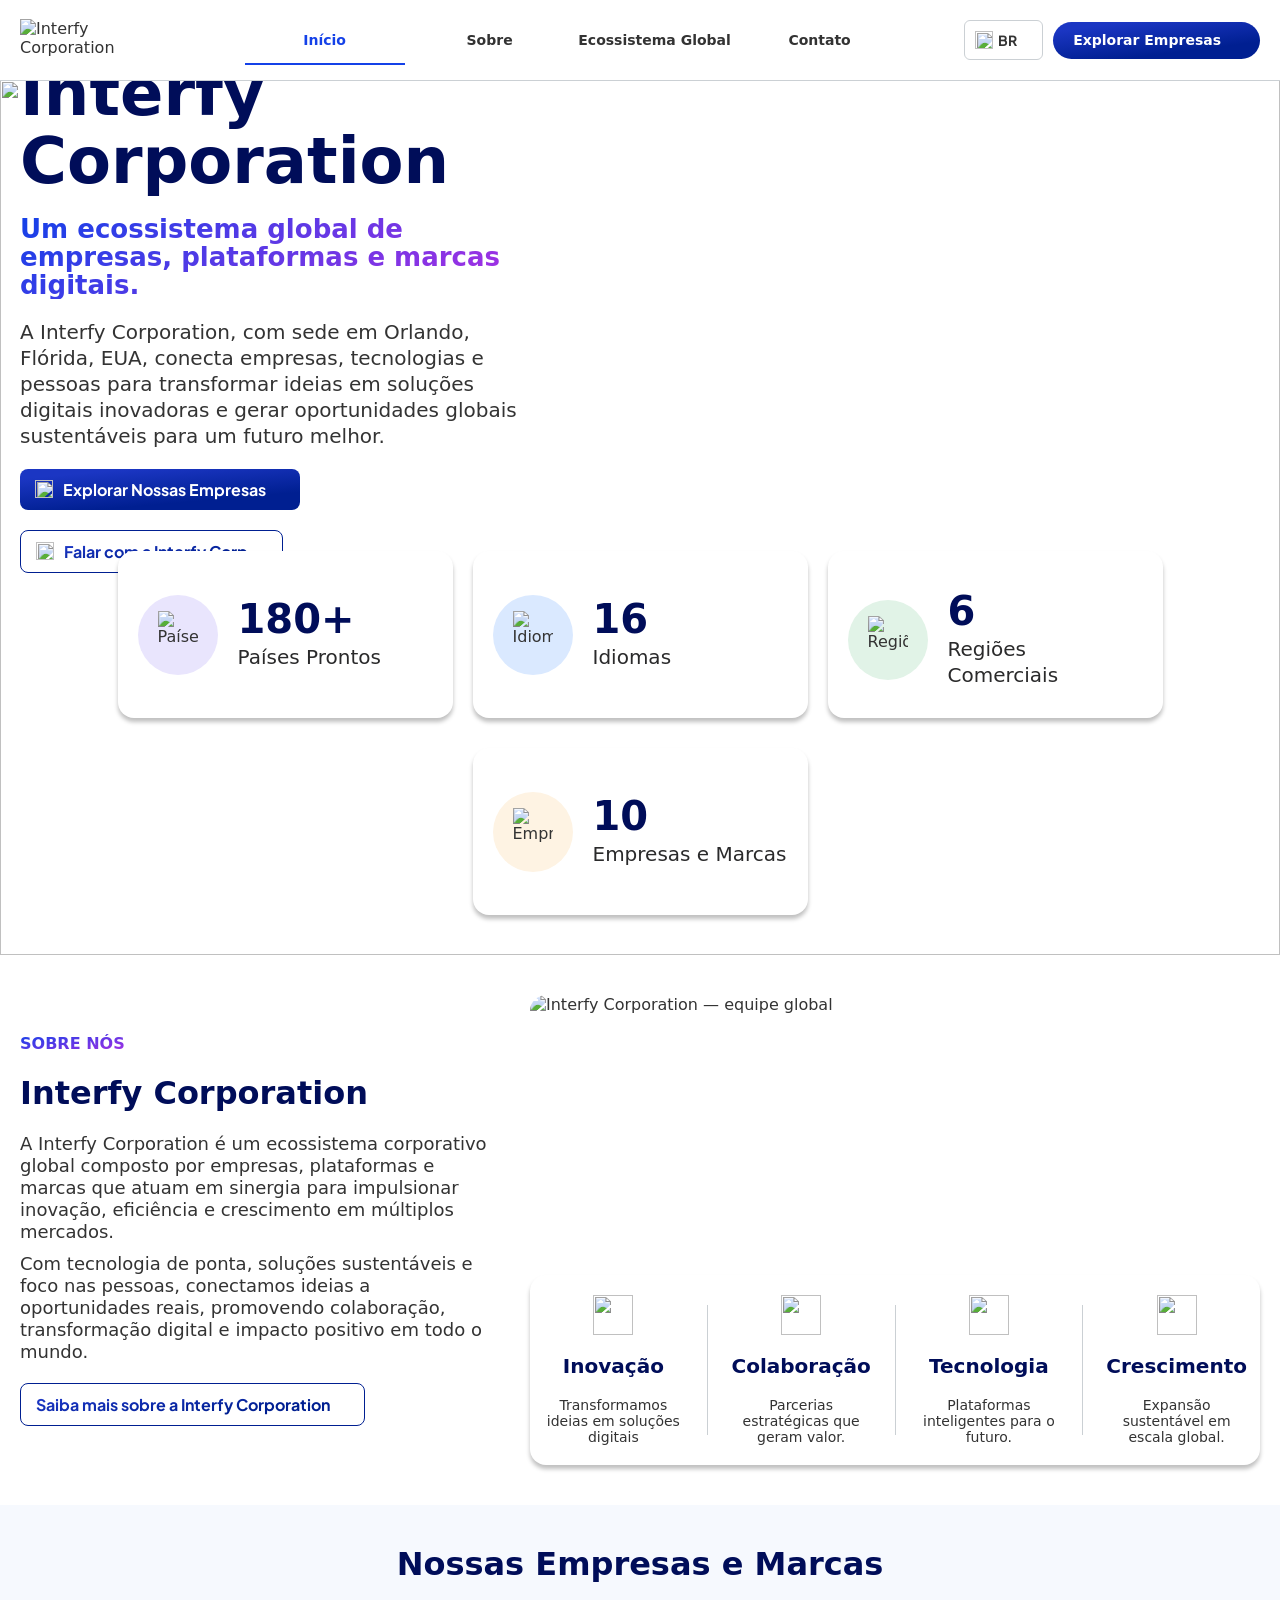
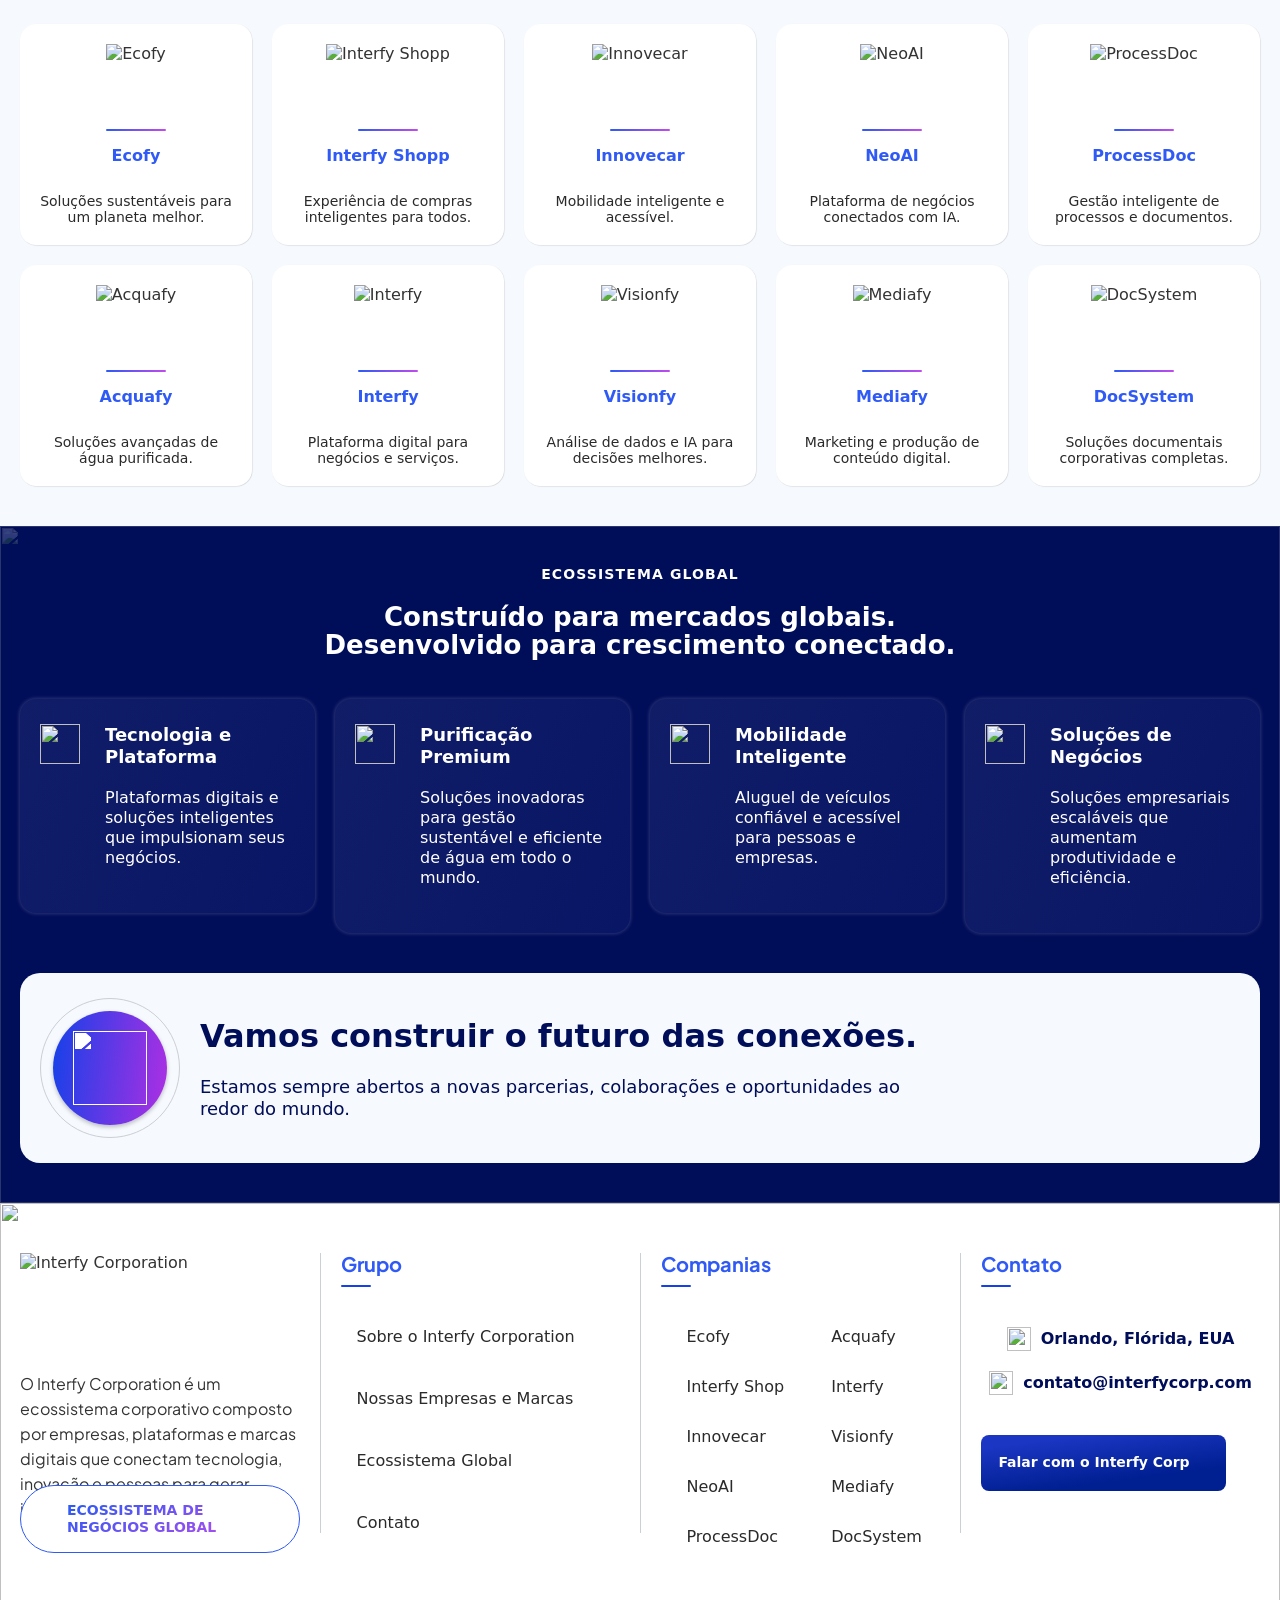
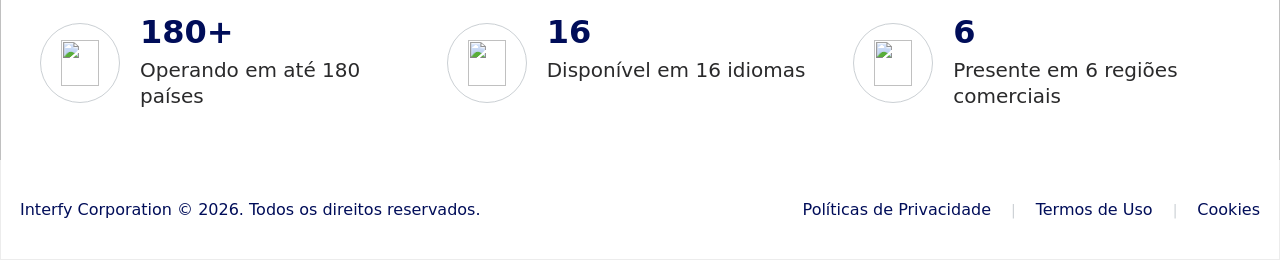
==== index.html @ 7408c466 "feat: add Interfy Corporation website Home page Complete pixel-perfect implementation of the Home pa" ====
<!DOCTYPE html>
<html lang="pt-BR">
<head>
  <meta charset="UTF-8">
  <meta name="viewport" content="width=device-width, initial-scale=1.0">
  <title>Interfy Corporation — Ecossistema Global de Empresas e Marcas Digitais</title>
  <meta name="description" content="A Interfy Corporation é um ecossistema corporativo global composto por empresas, plataformas e marcas digitais que conectam tecnologia, inovação e pessoas.">
  <link rel="preconnect" href="https://fonts.googleapis.com">
  <link rel="preconnect" href="https://fonts.gstatic.com" crossorigin>
  <link href="https://fonts.googleapis.com/css2?family=Plus+Jakarta+Sans:wght@400;700&display=swap" rel="stylesheet">
  <link rel="stylesheet" href="css/styles.css">
</head>
<body>

  <!-- ===== HEADER ===== -->
  <header class="header" id="header">
    <div class="header__inner container">
      <a href="#" class="header__logo">
        <img src="https://www.figma.com/api/mcp/asset/3dda946e-75ab-407f-85c6-aa4d0248e337" alt="Interfy Corporation" class="header__logo-img" width="160" height="42">
      </a>
      <nav class="header__nav" id="headerNav">
        <a href="#inicio" class="header__nav-item header__nav-item--active">Início</a>
        <a href="#sobre" class="header__nav-item">Sobre</a>
        <a href="#ecossistema" class="header__nav-item">Ecossistema Global</a>
        <a href="#contato" class="header__nav-item">Contato</a>
      </nav>
      <div class="header__actions">
        <button class="header__lang" aria-label="Selecionar idioma">
          <img src="https://www.figma.com/api/mcp/asset/43b85bb8-1c7e-442c-8a9e-952ff73e99da" alt="" class="header__lang-icon">
          <span class="header__lang-text">BR</span>
          <img src="https://www.figma.com/api/mcp/asset/27edcc40-68c6-4d35-8749-127b95070b3c" alt="" class="header__lang-arrow">
        </button>
        <a href="#empresas" class="btn btn--primary-hd btn--pill">
          <span>Explorar Empresas</span>
          <span class="btn__arrow-wrap"><img src="https://www.figma.com/api/mcp/asset/e36461f2-19c8-49d3-94f4-80e856ddd7f0" alt="" class="btn__arrow"></span>
        </a>
        <button class="header__mobile-toggle" id="mobileMenuToggle" aria-label="Menu">
          <span></span><span></span><span></span>
        </button>
      </div>
    </div>
  </header>

  <main>

    <!-- ===== BANNER HOME ===== -->
    <section class="banner" id="inicio">
      <img src="https://www.figma.com/api/mcp/asset/ee708257-70ad-4eca-b549-f16ff53917ec" alt="" class="banner__bg" aria-hidden="true">
      <div class="banner__inner container">
        <div class="banner__content">
          <div class="banner__text-block">
            <h1 class="banner__title">Interfy Corporation</h1>
            <p class="banner__subtitle text-gradient-plus">Um ecossistema global de empresas, plataformas e marcas digitais.</p>
            <p class="banner__desc">A Interfy Corporation, com sede em Orlando, Flórida, EUA, conecta empresas, tecnologias e pessoas para transformar ideias em soluções digitais inovadoras e gerar oportunidades globais sustentáveis para um futuro melhor.</p>
            <div class="banner__ctas">
              <a href="#empresas" class="btn btn--primary btn--rounded">
                <img src="https://www.figma.com/api/mcp/asset/1de72958-4964-4b26-bd95-f0b159c9dec6" alt="" class="btn__icon">
                <span>Explorar Nossas Empresas</span>
                <span class="btn__arrow-wrap"><img src="https://www.figma.com/api/mcp/asset/e2602f97-ba6b-41a6-bb03-4ff0eac5d452" alt="" class="btn__arrow"></span>
              </a>
              <a href="#contato" class="btn btn--outline btn--rounded">
                <img src="https://www.figma.com/api/mcp/asset/efdfb0bc-cff6-4c28-947c-0f5f1004ae61" alt="" class="btn__icon">
                <span class="btn__text-gradient">Falar com a Interfy Corp</span>
                <span class="btn__arrow-wrap"><img src="https://www.figma.com/api/mcp/asset/4ce405f4-a99c-4a42-aee1-b0fdc37eb194" alt="" class="btn__arrow-outline"></span>
              </a>
            </div>
          </div>
          <div class="banner__visual" aria-hidden="true"></div>
        </div>
        <div class="banner__stats">
          <div class="banner__stat-card">
            <div class="banner__stat-icon banner__stat-icon--roxo">
              <img src="https://www.figma.com/api/mcp/asset/012d4f12-c04d-4f01-9408-2cb52ff06357" alt="Países" class="banner__stat-icon-img">
            </div>
            <div class="banner__stat-info">
              <span class="banner__stat-number">180+</span>
              <span class="banner__stat-label">Países Prontos</span>
            </div>
          </div>
          <div class="banner__stat-card">
            <div class="banner__stat-icon banner__stat-icon--blue">
              <img src="https://www.figma.com/api/mcp/asset/13ef8c0f-5c90-43ce-a677-5918ce90515d" alt="Idiomas" class="banner__stat-icon-img">
            </div>
            <div class="banner__stat-info">
              <span class="banner__stat-number">16</span>
              <span class="banner__stat-label">Idiomas</span>
            </div>
          </div>
          <div class="banner__stat-card">
            <div class="banner__stat-icon banner__stat-icon--verde">
              <img src="https://www.figma.com/api/mcp/asset/e51856dc-4337-4020-90d2-0f712420064b" alt="Regiões" class="banner__stat-icon-img">
            </div>
            <div class="banner__stat-info">
              <span class="banner__stat-number">6</span>
              <span class="banner__stat-label">Regiões Comerciais</span>
            </div>
          </div>
          <div class="banner__stat-card">
            <div class="banner__stat-icon banner__stat-icon--amarelo">
              <img src="https://www.figma.com/api/mcp/asset/d730fbd0-1246-4976-93e2-86f6a85046cc" alt="Empresas" class="banner__stat-icon-img">
            </div>
            <div class="banner__stat-info">
              <span class="banner__stat-number">10</span>
              <span class="banner__stat-label">Empresas e Marcas</span>
            </div>
          </div>
        </div>
      </div>
    </section>

    <!-- ===== SOBRE INTERFY GROUP ===== -->
    <section class="sobre" id="sobre">
      <div class="sobre__inner container">
        <div class="sobre__text">
          <span class="sobre__label text-gradient-sobre">SOBRE NÓS</span>
          <h2 class="sobre__title">Interfy Corporation</h2>
          <div class="sobre__desc-block">
            <p>A Interfy Corporation é um ecossistema corporativo global composto por empresas, plataformas e marcas que atuam em sinergia para impulsionar inovação, eficiência e crescimento em múltiplos mercados.</p>
            <p>Com tecnologia de ponta, soluções sustentáveis e foco nas pessoas, conectamos ideias a oportunidades reais, promovendo colaboração, transformação digital e impacto positivo em todo o mundo.</p>
          </div>
          <a href="#" class="btn btn--outline btn--rounded">
            <span class="btn__text-gradient">Saiba mais sobre a Interfy Corporation</span>
            <span class="btn__arrow-wrap"><img src="https://www.figma.com/api/mcp/asset/174119b5-cb74-4867-832b-11317e3bcb45" alt="" class="btn__arrow-outline"></span>
          </a>
        </div>
        <div class="sobre__visual">
          <img src="https://www.figma.com/api/mcp/asset/3e5903f7-e1be-4aa6-a5c9-c67ced9a9d2b" alt="Interfy Corporation — equipe global" class="sobre__visual-bg">
          <div class="sobre__visual-spacer"></div>
          <div class="sobre__features">
            <div class="sobre__feature">
              <div class="sobre__feature-icon-wrap">
                <img src="https://www.figma.com/api/mcp/asset/fadc0a7c-471d-4dd2-8888-ffe8cc777d64" alt="" class="sobre__feature-icon">
              </div>
              <h3 class="sobre__feature-title">Inovação</h3>
              <p class="sobre__feature-desc">Transformamos ideias em soluções digitais</p>
            </div>
            <div class="sobre__feature-divider" aria-hidden="true"></div>
            <div class="sobre__feature">
              <div class="sobre__feature-icon-wrap">
                <img src="https://www.figma.com/api/mcp/asset/4475ec9e-12e7-485a-9cb7-63efaf12c840" alt="" class="sobre__feature-icon">
              </div>
              <h3 class="sobre__feature-title">Colaboração</h3>
              <p class="sobre__feature-desc">Parcerias estratégicas que geram valor.</p>
            </div>
            <div class="sobre__feature-divider" aria-hidden="true"></div>
            <div class="sobre__feature">
              <div class="sobre__feature-icon-wrap">
                <img src="https://www.figma.com/api/mcp/asset/08c50a5b-a1c7-4c5f-ace6-bce6ec9ef2db" alt="" class="sobre__feature-icon">
              </div>
              <h3 class="sobre__feature-title">Tecnologia</h3>
              <p class="sobre__feature-desc">Plataformas inteligentes para o futuro.</p>
            </div>
            <div class="sobre__feature-divider" aria-hidden="true"></div>
            <div class="sobre__feature">
              <div class="sobre__feature-icon-wrap">
                <img src="https://www.figma.com/api/mcp/asset/2a057297-15d2-4075-9c6c-6e66da3cf727" alt="" class="sobre__feature-icon">
              </div>
              <h3 class="sobre__feature-title">Crescimento</h3>
              <p class="sobre__feature-desc">Expansão sustentável em escala global.</p>
            </div>
          </div>
        </div>
      </div>
    </section>

    <!-- ===== NOSSAS EMPRESAS E MARCAS ===== -->
    <section class="empresas" id="empresas">
      <div class="empresas__inner container">
        <h2 class="empresas__title">Nossas Empresas e Marcas</h2>
        <div class="empresas__grid">

          <div class="empresa-card">
            <div class="empresa-card__logo-wrap">
              <img src="https://www.figma.com/api/mcp/asset/3dde0633-d56a-420d-969a-36de40c97e6f" alt="Ecofy" class="empresa-card__logo">
            </div>
            <div class="empresa-card__divider"></div>
            <h3 class="empresa-card__name">Ecofy</h3>
            <p class="empresa-card__desc">Soluções sustentáveis para um planeta melhor.</p>
          </div>

          <div class="empresa-card">
            <div class="empresa-card__logo-wrap">
              <img src="https://www.figma.com/api/mcp/asset/49b6f7f5-496f-4334-9877-ead437c93b8d" alt="Interfy Shopp" class="empresa-card__logo">
            </div>
            <div class="empresa-card__divider"></div>
            <h3 class="empresa-card__name">Interfy Shopp</h3>
            <p class="empresa-card__desc">Experiência de compras inteligentes para todos.</p>
          </div>

          <div class="empresa-card">
            <div class="empresa-card__logo-wrap">
              <img src="https://www.figma.com/api/mcp/asset/f3113493-a0ae-4058-9141-081c9998f3cf" alt="Innovecar" class="empresa-card__logo empresa-card__logo--wide">
            </div>
            <div class="empresa-card__divider"></div>
            <h3 class="empresa-card__name">Innovecar</h3>
            <p class="empresa-card__desc">Mobilidade inteligente e acessível.</p>
          </div>

          <div class="empresa-card">
            <div class="empresa-card__logo-wrap">
              <img src="https://www.figma.com/api/mcp/asset/0e99b0c9-4bae-4053-99c3-005f2be89edc" alt="NeoAI" class="empresa-card__logo empresa-card__logo--narrow">
            </div>
            <div class="empresa-card__divider"></div>
            <h3 class="empresa-card__name">NeoAI</h3>
            <p class="empresa-card__desc">Plataforma de negócios conectados com IA.</p>
          </div>

          <div class="empresa-card">
            <div class="empresa-card__logo-wrap">
              <img src="https://www.figma.com/api/mcp/asset/b98078c9-95e2-4868-8c4d-916e9add4b31" alt="ProcessDoc" class="empresa-card__logo">
            </div>
            <div class="empresa-card__divider"></div>
            <h3 class="empresa-card__name">ProcessDoc</h3>
            <p class="empresa-card__desc">Gestão inteligente de processos e documentos.</p>
          </div>

          <div class="empresa-card">
            <div class="empresa-card__logo-wrap">
              <img src="https://www.figma.com/api/mcp/asset/f690f231-3ccf-45cc-9bf1-3af3c50449f8" alt="Acquafy" class="empresa-card__logo">
            </div>
            <div class="empresa-card__divider"></div>
            <h3 class="empresa-card__name">Acquafy</h3>
            <p class="empresa-card__desc">Soluções avançadas de água purificada.</p>
          </div>

          <div class="empresa-card">
            <div class="empresa-card__logo-wrap">
              <img src="https://www.figma.com/api/mcp/asset/d364c8f6-1c44-42f9-8537-0e5db141594f" alt="Interfy" class="empresa-card__logo">
            </div>
            <div class="empresa-card__divider"></div>
            <h3 class="empresa-card__name">Interfy</h3>
            <p class="empresa-card__desc">Plataforma digital para negócios e serviços.</p>
          </div>

          <div class="empresa-card">
            <div class="empresa-card__logo-wrap">
              <img src="https://www.figma.com/api/mcp/asset/5b8bd0f6-624a-4bdd-937d-11079b2371de" alt="Visionfy" class="empresa-card__logo">
            </div>
            <div class="empresa-card__divider"></div>
            <h3 class="empresa-card__name">Visionfy</h3>
            <p class="empresa-card__desc">Análise de dados e IA para decisões melhores.</p>
          </div>

          <div class="empresa-card">
            <div class="empresa-card__logo-wrap">
              <img src="https://www.figma.com/api/mcp/asset/67806e7e-d2fc-4738-9547-6f9ae637ca12" alt="Mediafy" class="empresa-card__logo">
            </div>
            <div class="empresa-card__divider"></div>
            <h3 class="empresa-card__name">Mediafy</h3>
            <p class="empresa-card__desc">Marketing e produção de conteúdo digital.</p>
          </div>

          <div class="empresa-card">
            <div class="empresa-card__logo-wrap">
              <img src="https://www.figma.com/api/mcp/asset/139205f7-ce72-42d7-8484-5aa6e84910c6" alt="DocSystem" class="empresa-card__logo">
            </div>
            <div class="empresa-card__divider"></div>
            <h3 class="empresa-card__name">DocSystem</h3>
            <p class="empresa-card__desc">Soluções documentais corporativas completas.</p>
          </div>

        </div>
      </div>
    </section>

    <!-- ===== ECOSSISTEMA GLOBAL ===== -->
    <section class="ecossistema" id="ecossistema">
      <img src="https://www.figma.com/api/mcp/asset/3430e64c-3ac3-4912-819e-b9fde083a934" alt="" class="ecossistema__bg" aria-hidden="true">
      <div class="ecossistema__inner container">
        <div class="ecossistema__header">
          <span class="ecossistema__label">ECOSSISTEMA GLOBAL</span>
          <h2 class="ecossistema__title">
            Construído para mercados globais.<br>
            Desenvolvido para crescimento conectado.
          </h2>
        </div>
        <div class="ecossistema__cards">
          <div class="eco-card">
            <div class="eco-card__icon-wrap">
              <img src="https://www.figma.com/api/mcp/asset/3a674d69-f257-4252-9b43-4db476196fd6" alt="" class="eco-card__icon">
            </div>
            <div class="eco-card__content">
              <h3 class="eco-card__title">Tecnologia e Plataforma</h3>
              <p class="eco-card__desc">Plataformas digitais e soluções inteligentes que impulsionam seus negócios.</p>
              <div class="eco-card__line-wrap">
                <img src="https://www.figma.com/api/mcp/asset/a9b94434-6b00-4ac9-a3d9-cad1c87321c0" alt="" class="eco-card__line">
              </div>
            </div>
          </div>
          <div class="eco-card">
            <div class="eco-card__icon-wrap">
              <img src="https://www.figma.com/api/mcp/asset/5c69b7c0-bf50-4e03-8c0c-5c40fec64c3b" alt="" class="eco-card__icon">
            </div>
            <div class="eco-card__content">
              <h3 class="eco-card__title">Purificação Premium</h3>
              <p class="eco-card__desc">Soluções inovadoras para gestão sustentável e eficiente de água em todo o mundo.</p>
              <div class="eco-card__line-wrap">
                <img src="https://www.figma.com/api/mcp/asset/13b0535f-b418-40b8-a75a-a9061c14de9a" alt="" class="eco-card__line">
              </div>
            </div>
          </div>
          <div class="eco-card">
            <div class="eco-card__icon-wrap">
              <img src="https://www.figma.com/api/mcp/asset/d8b3f2b9-fbd7-4c0a-9201-42b11a9eefc5" alt="" class="eco-card__icon">
            </div>
            <div class="eco-card__content">
              <h3 class="eco-card__title">Mobilidade Inteligente</h3>
              <p class="eco-card__desc">Aluguel de veículos confiável e acessível para pessoas e empresas.</p>
              <div class="eco-card__line-wrap">
                <img src="https://www.figma.com/api/mcp/asset/c5080119-6965-4aa6-9e92-bfe662f13613" alt="" class="eco-card__line">
              </div>
            </div>
          </div>
          <div class="eco-card">
            <div class="eco-card__icon-wrap">
              <img src="https://www.figma.com/api/mcp/asset/1a5153ce-2fdf-4216-8151-17c8b0f67136" alt="" class="eco-card__icon">
            </div>
            <div class="eco-card__content">
              <h3 class="eco-card__title">Soluções de Negócios</h3>
              <p class="eco-card__desc">Soluções empresariais escaláveis que aumentam produtividade e eficiência.</p>
              <div class="eco-card__line-wrap">
                <img src="https://www.figma.com/api/mcp/asset/6b3bbef3-007b-4f75-8fbc-da46576afa2b" alt="" class="eco-card__line">
              </div>
            </div>
          </div>
        </div>
        <div class="ecossistema__cta-block">
          <div class="ecossistema__cta-icon-wrap">
            <div class="ecossistema__cta-icon-inner">
              <img src="https://www.figma.com/api/mcp/asset/c9437b2a-1c10-40dd-911e-19ffe1d9e128" alt="" class="ecossistema__cta-icon">
            </div>
          </div>
          <div class="ecossistema__cta-text">
            <h3 class="ecossistema__cta-title">Vamos construir o futuro das conexões.</h3>
            <p class="ecossistema__cta-desc">Estamos sempre abertos a novas parcerias, colaborações e oportunidades ao redor do mundo.</p>
          </div>
          <div class="ecossistema__cta-map">
            <img src="https://www.figma.com/api/mcp/asset/6841c957-7c5d-4894-ba30-11b4701e441c" alt="" class="ecossistema__cta-img">
          </div>
        </div>
      </div>
    </section>

  </main>

  <!-- ===== FOOTER ===== -->
  <footer class="footer" id="contato">
    <img src="https://www.figma.com/api/mcp/asset/6fd2f1d9-16e1-4d61-8507-f970b7127c92" alt="" class="footer__bg" aria-hidden="true">
    <div class="footer__main container">
      <div class="footer__brand">
        <img src="https://www.figma.com/api/mcp/asset/37e67fa8-d3ce-4b1c-a4c1-90989f398dea" alt="Interfy Corporation" class="footer__logo">
        <p class="footer__brand-desc">O Interfy Corporation é um ecossistema corporativo composto por empresas, plataformas e marcas digitais que conectam tecnologia, inovação e pessoas para gerar impacto global sustentável.</p>
        <div class="footer__badge">
          <img src="https://www.figma.com/api/mcp/asset/172d8ed9-d644-40e0-9d36-596dd0b4c291" alt="" class="footer__badge-icon">
          <span class="footer__badge-text text-gradient-claro">ECOSSISTEMA DE NEGÓCIOS GLOBAL</span>
        </div>
      </div>

      <div class="footer__col">
        <div class="footer__col-header">
          <h4 class="footer__col-title">Grupo</h4>
          <div class="footer__col-line"></div>
        </div>
        <ul class="footer__links">
          <li>
            <a href="#sobre" class="footer__link">
              <img src="https://www.figma.com/api/mcp/asset/598abad4-1dfd-4f56-adae-9d31c8905514" alt="" class="footer__link-arrow-img">
              Sobre o Interfy Corporation
            </a>
          </li>
          <li>
            <a href="#empresas" class="footer__link">
              <img src="https://www.figma.com/api/mcp/asset/598abad4-1dfd-4f56-adae-9d31c8905514" alt="" class="footer__link-arrow-img">
              Nossas Empresas e Marcas
            </a>
          </li>
          <li>
            <a href="#ecossistema" class="footer__link">
              <img src="https://www.figma.com/api/mcp/asset/598abad4-1dfd-4f56-adae-9d31c8905514" alt="" class="footer__link-arrow-img">
              Ecossistema Global
            </a>
          </li>
          <li>
            <a href="#contato" class="footer__link">
              <img src="https://www.figma.com/api/mcp/asset/598abad4-1dfd-4f56-adae-9d31c8905514" alt="" class="footer__link-arrow-img">
              Contato
            </a>
          </li>
        </ul>
      </div>

      <div class="footer__col footer__col--companias">
        <div class="footer__col-header">
          <h4 class="footer__col-title">Companias</h4>
          <div class="footer__col-line"></div>
        </div>
        <div class="footer__companias-grid">
          <ul class="footer__links footer__links--companias">
            <li><a href="#" class="footer__link"><img src="https://www.figma.com/api/mcp/asset/cf2a4d1c-d89f-4a41-9387-98dde5ecbcdd" alt="" class="footer__check"> Ecofy</a></li>
            <li><a href="#" class="footer__link"><img src="https://www.figma.com/api/mcp/asset/cf2a4d1c-d89f-4a41-9387-98dde5ecbcdd" alt="" class="footer__check"> Interfy Shop</a></li>
            <li><a href="#" class="footer__link"><img src="https://www.figma.com/api/mcp/asset/cf2a4d1c-d89f-4a41-9387-98dde5ecbcdd" alt="" class="footer__check"> Innovecar</a></li>
            <li><a href="#" class="footer__link"><img src="https://www.figma.com/api/mcp/asset/cf2a4d1c-d89f-4a41-9387-98dde5ecbcdd" alt="" class="footer__check"> NeoAI</a></li>
            <li><a href="#" class="footer__link"><img src="https://www.figma.com/api/mcp/asset/cf2a4d1c-d89f-4a41-9387-98dde5ecbcdd" alt="" class="footer__check"> ProcessDoc</a></li>
          </ul>
          <ul class="footer__links footer__links--companias">
            <li><a href="#" class="footer__link"><img src="https://www.figma.com/api/mcp/asset/cf2a4d1c-d89f-4a41-9387-98dde5ecbcdd" alt="" class="footer__check"> Acquafy</a></li>
            <li><a href="#" class="footer__link"><img src="https://www.figma.com/api/mcp/asset/cf2a4d1c-d89f-4a41-9387-98dde5ecbcdd" alt="" class="footer__check"> Interfy</a></li>
            <li><a href="#" class="footer__link"><img src="https://www.figma.com/api/mcp/asset/cf2a4d1c-d89f-4a41-9387-98dde5ecbcdd" alt="" class="footer__check"> Visionfy</a></li>
            <li><a href="#" class="footer__link"><img src="https://www.figma.com/api/mcp/asset/cf2a4d1c-d89f-4a41-9387-98dde5ecbcdd" alt="" class="footer__check"> Mediafy</a></li>
            <li><a href="#" class="footer__link"><img src="https://www.figma.com/api/mcp/asset/cf2a4d1c-d89f-4a41-9387-98dde5ecbcdd" alt="" class="footer__check"> DocSystem</a></li>
          </ul>
        </div>
      </div>

      <div class="footer__col footer__col--contato">
        <div class="footer__col-header">
          <h4 class="footer__col-title">Contato</h4>
          <div class="footer__col-line"></div>
        </div>
        <div class="footer__contact-info">
          <div class="footer__contact-item">
            <img src="https://www.figma.com/api/mcp/asset/78711b33-82dd-4b50-beca-c6513ec6b74a" alt="" class="footer__contact-icon">
            <span>Orlando, Flórida, EUA</span>
          </div>
          <div class="footer__contact-item">
            <img src="https://www.figma.com/api/mcp/asset/29a6459d-20ca-4c1d-b448-33deb08ab4af" alt="" class="footer__contact-icon">
            <span>contato@interfycorp.com</span>
          </div>
        </div>
        <a href="mailto:contato@interfycorp.com" class="footer__cta-btn">
          Falar com o Interfy Corp
          <span class="btn__arrow-wrap"><img src="https://www.figma.com/api/mcp/asset/9abdb47e-9589-46a0-9391-b7005f758a0a" alt="" class="btn__arrow"></span>
        </a>
      </div>
    </div>

    <div class="footer__stats-wrap">
      <div class="footer__stats container">
        <div class="footer__stat">
          <div class="footer__stat-icon-wrap">
            <img src="https://www.figma.com/api/mcp/asset/ae883b01-2021-415e-a9ca-7492098ff0dc" alt="" class="footer__stat-icon-img">
          </div>
          <div class="footer__stat-text">
            <span class="footer__stat-number">180+</span>
            <span class="footer__stat-label">Operando em até 180 países</span>
          </div>
        </div>
        <div class="footer__stat">
          <div class="footer__stat-icon-wrap">
            <img src="https://www.figma.com/api/mcp/asset/a8b8890b-c9f6-49be-a1c0-6a2a413e1949" alt="" class="footer__stat-icon-img">
          </div>
          <div class="footer__stat-text">
            <span class="footer__stat-number">16</span>
            <span class="footer__stat-label">Disponível em 16 idiomas</span>
          </div>
        </div>
        <div class="footer__stat">
          <div class="footer__stat-icon-wrap">
            <img src="https://www.figma.com/api/mcp/asset/fef50784-0021-482a-8c76-2573a468b60e" alt="" class="footer__stat-icon-img">
          </div>
          <div class="footer__stat-text">
            <span class="footer__stat-number">6</span>
            <span class="footer__stat-label">Presente em 6 regiões comerciais</span>
          </div>
        </div>
      </div>
    </div>

    <div class="footer__bottom">
      <div class="footer__bottom-inner container">
        <p class="footer__copyright">Interfy Corporation © 2026. Todos os direitos reservados.</p>
        <div class="footer__legal">
          <a href="#" class="footer__legal-link">Políticas de Privacidade</a>
          <span class="footer__legal-sep" aria-hidden="true">|</span>
          <a href="#" class="footer__legal-link">Termos de Uso</a>
          <span class="footer__legal-sep" aria-hidden="true">|</span>
          <a href="#" class="footer__legal-link">Cookies</a>
        </div>
      </div>
    </div>
  </footer>

  <script src="js/main.js"></script>
</body>
</html>
---- css/styles.css ----
/* =============================================================
   INTERFY CORPORATION — SITE
   Fonts: Avenir LT Pro (85 Heavy, 95 Black, 55 Roman) + Articulat CF
   Add font files to /assets/fonts/ and uncomment @font-face blocks.
   Plus Jakarta Sans is loaded from Google Fonts (language selector).
   ============================================================= */

/* ---- @font-face (uncomment when font files are available) ----
@font-face {
  font-family: 'Avenir LT Pro';
  src: url('../assets/fonts/AvenirLTPro-Roman.woff2') format('woff2');
  font-weight: 400; font-style: normal; font-display: swap;
}
@font-face {
  font-family: 'Avenir LT Pro';
  src: url('../assets/fonts/AvenirLTPro-Heavy.woff2') format('woff2');
  font-weight: 700; font-style: normal; font-display: swap;
}
@font-face {
  font-family: 'Avenir LT Pro';
  src: url('../assets/fonts/AvenirLTPro-Black.woff2') format('woff2');
  font-weight: 900; font-style: normal; font-display: swap;
}
@font-face {
  font-family: 'Articulat CF';
  src: url('../assets/fonts/ArticulatCF-Regular.woff2') format('woff2');
  font-weight: 400; font-style: normal; font-display: swap;
}
@font-face {
  font-family: 'Articulat CF';
  src: url('../assets/fonts/ArticulatCF-Bold.woff2') format('woff2');
  font-weight: 700; font-style: normal; font-display: swap;
}
---------------------------------------------------------------- */

/* ============================================================
   DESIGN TOKENS
   ============================================================ */
:root {
  /* Colors */
  --dark-blue:        #000d59;
  --azul-claro:       #305af5;
  --azul-claro-plus:  #1441e8;
  --navy:             #001f91;
  --navy-2:           #1b36c3;
  --magenta-claro:    #be4bee;
  --magenta-claro-plus: #ae2fe3;
  --texto:            #333333;
  --texto-dark:       #2a2a2b;
  --wt:               #ffffff;
  --bg-cinza:         #f6f9fe;
  --border:           #cbd0d4;
  --verde-lt:         #e1f3e7;
  --blue-lt:          #dae9ff;
  --roxo-lt:          #e9e5fd;
  --amarelo-lt:       #fef3e3;

  /* Gradients — exact angles from Figma */
  --gd-primary:       linear-gradient(-7.107184218826177deg, #001f91 27.262%, #1b36c3 85.153%);
  --gd-banner-cta1:   linear-gradient(-4.951967853579674deg, #001f91 27.262%, #1b36c3 85.153%);
  --gd-outline-text:  linear-gradient(-6.604182596575839deg, #001f91 27.262%, #1b36c3 85.153%);
  --gd-claro-plus:    linear-gradient(145.9904212310273deg, #1441e8 0%, #ae2fe3 100%);
  --gd-sobre-label:   linear-gradient(168.36081023535718deg, #1441e8 0%, #ae2fe3 100%);
  --gd-claro:         linear-gradient(156.4324517034461deg, #305af5 6.191%, #be4bee 93.351%);
  --gd-eco-cta-icon:  linear-gradient(96.48226374251956deg, #1441e8 0%, #ae2fe3 100%);

  /* Typography */
  --font-avenir:      'Avenir LT Pro', 'Nunito', 'Segoe UI', system-ui, sans-serif;
  --font-articulat:   'Articulat CF', 'Plus Jakarta Sans', 'Inter', system-ui, sans-serif;
  --font-jakarta:     'Plus Jakarta Sans', system-ui, sans-serif;

  /* Layout */
  --container-max:    1400px;
  --container-pad:    20px;
  --header-h:         80px;
  --radius-sm:        6px;
  --radius-md:        8px;
  --radius-lg:        16px;
  --radius-xl:        20px;
  --radius-pill:      9999px;
}

/* ============================================================
   RESET & BASE
   ============================================================ */
*, *::before, *::after { box-sizing: border-box; margin: 0; padding: 0; }

html {
  scroll-behavior: smooth;
  font-size: 16px;
  -webkit-font-smoothing: antialiased;
}

body {
  font-family: var(--font-avenir);
  color: var(--texto);
  background: var(--wt);
  overflow-x: hidden;
}

img { display: block; max-width: 100%; }
a   { text-decoration: none; color: inherit; }
ul  { list-style: none; }
button { cursor: pointer; border: none; background: none; font-family: inherit; }

.container {
  width: 100%;
  max-width: calc(var(--container-max) + var(--container-pad) * 2);
  margin-inline: auto;
  padding-inline: var(--container-pad);
}

/* ============================================================
   GRADIENT TEXT UTILITIES
   ============================================================ */
.text-gradient-plus {
  background: var(--gd-claro-plus);
  -webkit-background-clip: text;
  -webkit-text-fill-color: transparent;
  background-clip: text;
}

.text-gradient-sobre {
  background: var(--gd-sobre-label);
  -webkit-background-clip: text;
  -webkit-text-fill-color: transparent;
  background-clip: text;
}

.text-gradient-claro {
  background: var(--gd-claro);
  -webkit-background-clip: text;
  -webkit-text-fill-color: transparent;
  background-clip: text;
}

/* Gradient text inside buttons (outline) */
.btn__text-gradient {
  background: var(--gd-outline-text);
  -webkit-background-clip: text;
  -webkit-text-fill-color: transparent;
  background-clip: text;
}

/* ============================================================
   BUTTONS
   ============================================================ */
.btn {
  display: inline-flex;
  align-items: center;
  gap: 10px;
  font-family: var(--font-articulat);
  font-weight: 700;
  font-size: 16px;
  line-height: normal;
  padding: 10px 15px;
  min-height: 30px;
  white-space: nowrap;
  transition: opacity .2s, transform .15s;
  overflow: hidden;
}

.btn:hover { opacity: .88; transform: translateY(-1px); }
.btn:active { transform: translateY(0); }

.btn--primary {
  background: var(--gd-banner-cta1);
  color: var(--wt);
}

.btn--primary-hd {
  display: inline-flex;
  align-items: center;
  gap: 10px;
  font-family: var(--font-avenir);
  font-weight: 700;
  font-size: 14px;
  line-height: 17px;
  padding: 10px 20px;
  min-height: 30px;
  white-space: nowrap;
  background: var(--gd-primary);
  color: var(--wt);
  overflow: hidden;
  transition: opacity .2s, transform .15s;
}
.btn--primary-hd:hover { opacity: .88; transform: translateY(-1px); }
.btn--primary-hd:active { transform: translateY(0); }

.btn--outline {
  background: var(--wt);
  border: 1px solid var(--navy);
}

.btn--rounded  { border-radius: var(--radius-md); }
.btn--pill     { border-radius: var(--radius-pill); }
.btn--primary-hd.btn--pill { border-radius: var(--radius-pill); }

.btn__icon  { width: 18px; height: 18px; object-fit: contain; flex-shrink: 0; }

/* Arrow: h-0 container + absolute overflow — matches Figma inset-[-4.42px_-17.78%_-4.42px_-6.67%] on a 9px-wide h-0 parent */
.btn__arrow-wrap {
  position: relative;
  width: 9px;
  height: 0;
  flex-shrink: 0;
}
.btn__arrow,
.btn__arrow-outline {
  position: absolute;
  top: -4.42px;
  left: -0.6px;  /* -6.67% × 9px */
  width: 11px;   /* 9 + 0.6 + 1.6 */
  height: 9px;   /* 4.42 + 4.42 */
  max-width: none;
  display: block;
}

/* ============================================================
   HEADER
   ============================================================ */
.header {
  position: sticky;
  top: 0;
  z-index: 100;
  background: var(--wt);
  box-shadow: 0 1px 0 var(--border);
}

.header__inner {
  display: flex;
  align-items: center;
  gap: 20px;
  height: var(--header-h);
}

.header__logo { display: flex; flex-shrink: 0; }
.header__logo-img { width: 160px; height: 41.465px; object-fit: contain; }

.header__nav {
  display: flex;
  flex: 1;
  align-items: center;
  justify-content: center;
  gap: 5px;
  flex-wrap: wrap;
  height: var(--header-h);
}

.header__nav-item {
  display: flex;
  align-items: center;
  justify-content: center;
  padding: 8px 15px;
  min-height: 50px;
  flex: 1 0 0;
  max-width: 160px;
  min-width: 1px;
  font-family: var(--font-avenir);
  font-weight: 700;
  font-size: 14px;
  line-height: 17px;
  color: var(--texto);
  border-radius: var(--radius-sm);
  transition: color .2s;
  text-align: center;
  white-space: nowrap;
}

.header__nav-item:hover { color: var(--azul-claro-plus); }

.header__nav-item--active {
  color: var(--azul-claro-plus);
  border-bottom: 2px solid var(--azul-claro-plus);
  border-radius: 0;
  padding-bottom: 6px;
}

.header__actions {
  display: flex;
  align-items: center;
  gap: 10px;
  flex-shrink: 0;
  min-height: 40px;
}

.header__lang {
  display: flex;
  align-items: center;
  gap: 5px;
  padding: 10px;
  border: 1px solid var(--border);
  border-radius: var(--radius-sm);
  font-family: var(--font-jakarta);
  font-weight: 700;
  font-size: 14px;
  color: var(--texto);
  align-self: stretch;
  transition: border-color .2s;
}
.header__lang:hover { border-color: var(--azul-claro); }
.header__lang-icon  { width: 18px; height: 18px; object-fit: contain; }
.header__lang-arrow { width: 10px; height: 10px; object-fit: contain; }

.header__mobile-toggle {
  display: none;
  flex-direction: column;
  gap: 5px;
  padding: 6px;
}
.header__mobile-toggle span {
  display: block;
  width: 22px;
  height: 2px;
  background: var(--texto);
  border-radius: 2px;
  transition: transform .25s, opacity .25s;
}

/* ============================================================
   BANNER HOME
   ============================================================ */
.banner {
  position: relative;
  height: 875px;
  display: flex;
  align-items: center;
  justify-content: center;
  overflow: hidden;
}

.banner__bg {
  position: absolute;
  inset: 0;
  width: 100%;
  height: 100%;
  object-fit: cover;
  pointer-events: none;
  z-index: 0;
}

.banner__inner {
  position: relative;
  z-index: 1;
  display: flex;
  flex-direction: column;
  gap: 40px;
  padding-block: 40px;
  flex: 1 0 0;
  min-height: 280px;
  align-items: flex-start;
  justify-content: center;
  height: 100%;
}

.banner__content {
  display: flex;
  align-items: center;
  flex: 1 0 0;
  min-height: 1px;
  width: 100%;
}

.banner__text-block {
  display: flex;
  flex-direction: column;
  gap: 20px;
  flex: 1 0 0;
  max-width: 600px;
  min-width: 280px;
  height: 100%;
  align-items: flex-start;
  justify-content: center;
}

.banner__title {
  font-family: var(--font-avenir);
  font-weight: 900;
  font-size: 64px;
  line-height: 68px;
  color: var(--dark-blue);
  width: 100%;
}

.banner__subtitle {
  font-family: var(--font-avenir);
  font-weight: 700;
  font-size: 26px;
  line-height: 28px;
  width: 100%;
}

.banner__desc {
  font-family: var(--font-avenir);
  font-weight: 400;
  font-size: 20px;
  line-height: 26px;
  color: var(--texto);
  width: 100%;
}

.banner__ctas {
  display: flex;
  flex-wrap: wrap;
  gap: 20px;
  align-items: center;
  width: 100%;
}

.banner__visual {
  flex: 1 0 0;
  min-width: 280px;
  min-height: 1px;
  padding: 120px;
  height: 100%;
}

/* Stats row */
.banner__stats {
  display: flex;
  flex-wrap: wrap;
  gap: 30px 20px;
  justify-content: center;
  align-items: flex-start;
  flex-shrink: 0;
  width: 100%;
}

.banner__stat-card {
  display: flex;
  align-items: center;
  justify-content: center;
  flex-wrap: wrap;
  gap: 20px;
  background: var(--wt);
  border-radius: var(--radius-lg);
  box-shadow: 0 4px 4px rgba(0,0,0,.25);
  padding: 40px 20px;
  min-width: 160px;
  width: 335px;
  height: 167px;
  flex-shrink: 0;
}

.banner__stat-icon {
  display: flex;
  align-items: center;
  justify-content: center;
  width: 80px;
  height: 80px;
  border-radius: 50%;
  flex-shrink: 0;
  padding: 16px 20px;
}

.banner__stat-icon-img {
  width: 100%;
  height: 100%;
  object-fit: contain;
  display: block;
}

.banner__stat-icon--roxo   { background: var(--roxo-lt); }
.banner__stat-icon--blue   { background: var(--blue-lt); }
.banner__stat-icon--verde  { background: var(--verde-lt); }
.banner__stat-icon--amarelo { background: var(--amarelo-lt); }

.banner__stat-info {
  display: flex;
  flex-direction: column;
  gap: 5px;
  flex: 1 0 0;
  min-width: 1px;
  width: 195px;
  align-items: flex-start;
}

.banner__stat-number {
  font-family: var(--font-avenir);
  font-weight: 900;
  font-size: 40px;
  line-height: 40px;
  color: var(--dark-blue);
  width: 100%;
}

.banner__stat-label {
  font-family: var(--font-avenir);
  font-weight: 400;
  font-size: 20px;
  line-height: 26px;
  color: var(--texto-dark);
  width: 100%;
}

/* ============================================================
   SOBRE INTERFY GROUP
   ============================================================ */
.sobre {
  background: var(--wt);
  padding: 40px 0;
}

.sobre__inner {
  display: flex;
  flex-wrap: wrap;
  align-items: center;
  gap: 40px;
  justify-content: center;
}

.sobre__text {
  display: flex;
  flex-direction: column;
  gap: 20px;
  flex: 1 0 0;
  max-width: 470px;
  min-width: 280px;
  align-items: flex-start;
  justify-content: center;
}

.sobre__label {
  font-family: var(--font-avenir);
  font-weight: 700;
  font-size: 16px;
  line-height: 20px;
}

.sobre__title {
  font-family: var(--font-avenir);
  font-weight: 900;
  font-size: 32px;
  line-height: 39px;
  color: var(--dark-blue);
  width: 100%;
}

.sobre__desc-block {
  font-family: var(--font-avenir);
  font-weight: 400;
  font-size: 18px;
  line-height: 22px;
  color: var(--texto);
  font-feature-settings: "case" 1;
  width: 100%;
}

.sobre__desc-block p + p { margin-top: 10px; }

/* Visual side */
.sobre__visual {
  display: flex;
  flex-direction: column;
  gap: 20px;
  flex: 1 0 0;
  min-width: 560px;
  border-radius: var(--radius-lg);
  position: relative;
}

.sobre__visual-bg {
  position: absolute;
  inset: 0;
  width: 100%;
  height: 100%;
  object-fit: cover;
  border-radius: var(--radius-lg);
  pointer-events: none;
}

.sobre__visual-spacer {
  height: 260px;
  width: 100%;
  flex-shrink: 0;
}

.sobre__features {
  display: flex;
  flex-wrap: nowrap;
  align-items: center;
  justify-content: center;
  background: var(--wt);
  border-radius: var(--radius-lg);
  box-shadow: 0 4px 4px rgba(0,0,0,.25);
  padding: 20px 0;
  gap: 10px;
  position: relative;
  flex-shrink: 0;
  width: 100%;
}

.sobre__feature {
  display: flex;
  flex-direction: column;
  align-items: center;
  justify-content: center;
  gap: 20px;
  flex: 1 0 0;
  min-width: 120px;
  padding: 0 10px;
  text-align: center;
}

.sobre__feature-icon-wrap {
  position: relative;
  width: 40px;
  height: 40px;
  flex-shrink: 0;
}

.sobre__feature-icon {
  width: 100%;
  height: 100%;
  object-fit: contain;
  display: block;
}

.sobre__feature-title {
  font-family: var(--font-avenir);
  font-weight: 700;
  font-size: 20px;
  line-height: 22px;
  color: var(--dark-blue);
}

.sobre__feature-desc {
  font-family: var(--font-avenir);
  font-weight: 400;
  font-size: 14px;
  line-height: 16px;
  color: var(--texto);
}

.sobre__feature-divider {
  width: 0;
  height: 130px;
  border-left: 1px solid var(--border);
  flex-shrink: 0;
}

/* ============================================================
   NOSSAS EMPRESAS E MARCAS
   ============================================================ */
.empresas {
  background: var(--bg-cinza);
  padding: 40px 0;
}

.empresas__inner {
  display: flex;
  flex-direction: column;
  align-items: center;
  gap: 40px;
}

.empresas__title {
  font-family: var(--font-avenir);
  font-weight: 900;
  font-size: 32px;
  line-height: 39px;
  color: var(--dark-blue);
  text-align: center;
}

.empresas__grid {
  display: flex;
  flex-wrap: wrap;
  gap: 20px;
  justify-content: center;
  width: 100%;
}

.empresa-card {
  display: flex;
  flex-direction: column;
  align-items: center;
  justify-content: center;
  gap: 15px;
  background: var(--wt);
  border-radius: var(--radius-lg);
  box-shadow: 0.5px 0.5px 1px rgba(0,0,0,.15);
  padding: 20px;
  flex: 1 0 0;
  min-width: 220px;
  text-align: center;
  transition: box-shadow .2s, transform .2s;
}

.empresa-card:hover {
  box-shadow: 0 6px 20px rgba(0,0,0,.12);
  transform: translateY(-2px);
}

.empresa-card__logo-wrap {
  display: flex;
  align-items: center;
  justify-content: center;
  height: 70px;
  width: 100%;
  flex-shrink: 0;
}

.empresa-card__logo {
  height: 70px;
  width: auto;
  max-width: 100%;
  object-fit: contain;
  display: block;
}

.empresa-card__divider {
  width: 60px;
  height: 2px;
  border-radius: var(--radius-pill);
  background: var(--gd-claro);
  flex-shrink: 0;
}

.empresa-card__name {
  font-family: var(--font-avenir);
  font-weight: 700;
  font-size: 16px;
  line-height: 20px;
  color: var(--azul-claro);
  min-height: 32px;
  width: 100%;
}

.empresa-card__desc {
  font-family: var(--font-avenir);
  font-weight: 400;
  font-size: 14px;
  line-height: 16px;
  color: var(--texto-dark);
  min-height: 26px;
  width: 100%;
}

/* ============================================================
   ECOSSISTEMA GLOBAL
   ============================================================ */
.ecossistema {
  position: relative;
  background: var(--dark-blue);
  padding: 40px 0;
  overflow: hidden;
}

.ecossistema__bg {
  position: absolute;
  inset: 0;
  width: 100%;
  height: 100%;
  object-fit: cover;
  opacity: .22;
  pointer-events: none;
  z-index: 0;
}

.ecossistema__inner {
  position: relative;
  z-index: 1;
  display: flex;
  flex-direction: column;
  gap: 40px;
  align-items: center;
}

.ecossistema__header {
  display: flex;
  flex-direction: column;
  gap: 20px;
  text-align: center;
  color: var(--wt);
  max-width: 900px;
  width: 100%;
}

.ecossistema__label {
  font-family: var(--font-avenir);
  font-weight: 700;
  font-size: 14px;
  line-height: 17px;
  letter-spacing: .08em;
}

.ecossistema__title {
  font-family: var(--font-avenir);
  font-weight: 700;
  font-size: 26px;
  line-height: 28px;
}

/* Eco cards */
.ecossistema__cards {
  display: flex;
  flex-wrap: wrap;
  gap: 20px;
  justify-content: center;
  align-items: flex-start;
  width: 100%;
}

.eco-card {
  display: flex;
  gap: 25px;
  align-items: flex-start;
  flex: 1 0 0;
  min-width: 180px;
  padding: 25px 20px;
  border-radius: var(--radius-lg);
  box-shadow: 0 0 4px 0 rgba(255,255,255,.25);
  background: linear-gradient(113.67538643397597deg, rgba(182,197,243,.09) 1.236%, rgba(98,120,226,.09) 100.05%);
}

.eco-card__icon-wrap {
  position: relative;
  width: 40px;
  height: 40px;
  flex-shrink: 0;
}

.eco-card__icon {
  width: 100%;
  height: 100%;
  object-fit: contain;
  display: block;
}

.eco-card__content {
  display: flex;
  flex-direction: column;
  gap: 20px;
  flex: 1 0 0;
  min-width: 1px;
}

.eco-card__title {
  font-family: var(--font-avenir);
  font-weight: 700;
  font-size: 18px;
  line-height: 22px;
  color: var(--wt);
  width: 100%;
}

.eco-card__desc {
  font-family: var(--font-avenir);
  font-weight: 400;
  font-size: 16px;
  line-height: 20px;
  color: var(--wt);
  width: 100%;
}

.eco-card__line-wrap {
  position: relative;
  height: 0;
  width: 42px;
  flex-shrink: 0;
}

.eco-card__line {
  position: absolute;
  top: -2px;
  right: 0;
  bottom: 0;
  left: 0;
  width: 100%;
  height: 2px;
  object-fit: fill;
  display: block;
}

/* CTA block */
.ecossistema__cta-block {
  display: flex;
  align-items: center;
  gap: 20px;
  background: var(--bg-cinza);
  border-radius: var(--radius-xl);
  padding: 20px;
  width: 100%;
  position: relative;
  overflow: hidden;
}

.ecossistema__cta-icon-wrap {
  display: flex;
  align-items: center;
  justify-content: center;
  width: 140px;
  height: 140px;
  border-radius: 50%;
  border: 1px solid var(--border);
  flex-shrink: 0;
  padding: 12px;
}

.ecossistema__cta-icon-inner {
  display: flex;
  align-items: center;
  justify-content: center;
  width: 100%;
  aspect-ratio: 1;
  border-radius: 50%;
  background: var(--gd-eco-cta-icon);
  box-shadow: 0 2px 4px rgba(0,0,0,.25);
  padding: 20px;
}

.ecossistema__cta-icon {
  width: 100%;
  height: 100%;
  object-fit: contain;
  filter: brightness(0) invert(1);
  display: block;
}

.ecossistema__cta-text {
  display: flex;
  flex-direction: column;
  gap: 20px;
  flex: 1 0 0;
  min-width: 200px;
  align-items: flex-start;
  justify-content: center;
}

.ecossistema__cta-title {
  font-family: var(--font-avenir);
  font-weight: 900;
  font-size: 32px;
  line-height: 39px;
  color: var(--dark-blue);
  width: 100%;
}

.ecossistema__cta-desc {
  font-family: var(--font-avenir);
  font-weight: 400;
  font-size: 18px;
  line-height: 22px;
  color: var(--dark-blue);
  font-feature-settings: "case" 1;
  width: 100%;
}

.ecossistema__cta-map {
  width: 300px;
  height: 150.044px;
  max-width: 300px;
  max-height: 150.044px;
  flex-shrink: 0;
  position: relative;
  overflow: hidden;
}

.ecossistema__cta-img {
  position: absolute;
  width: 114.86%;
  height: 114.83%;
  left: -6.45%;
  top: -4.08%;
  max-width: none;
  mix-blend-mode: multiply;
  object-fit: cover;
}

/* ============================================================
   FOOTER
   ============================================================ */
.footer {
  position: relative;
  overflow: hidden;
}

.footer__bg {
  position: absolute;
  inset: 0;
  width: 100%;
  height: 100%;
  object-fit: cover;
  pointer-events: none;
  z-index: 0;
}

/* Main columns */
.footer__main {
  position: relative;
  z-index: 1;
  display: flex;
  flex-wrap: wrap;
  align-items: flex-start;
  gap: 40px 20px;
  padding-block: 50px 0;
  justify-content: center;
}

/* Brand column */
.footer__brand {
  display: flex;
  flex-direction: column;
  gap: 40px;
  flex: 1 0 0;
  max-width: 400px;
  min-width: 240px;
  height: 300px;
  min-height: 300px;
  align-items: flex-start;
}

.footer__logo {
  height: 77.746px;
  max-width: 300px;
  width: 100%;
  object-fit: contain;
  object-position: left;
  display: block;
  flex-shrink: 0;
}

.footer__brand-desc {
  font-family: var(--font-articulat);
  font-weight: 400;
  font-size: 16px;
  line-height: 25px;
  color: var(--texto);
  flex: 1 0 0;
  min-height: 1px;
}

.footer__badge {
  display: flex;
  flex-wrap: wrap;
  align-items: center;
  gap: 10px;
  border: 1px solid var(--azul-claro);
  border-radius: var(--radius-pill);
  padding: 16px 20px;
  width: 100%;
  justify-content: center;
  background: var(--wt);
  flex-shrink: 0;
}

.footer__badge-icon { width: 16px; height: 16px; flex-shrink: 0; object-fit: contain; }

.footer__badge-text {
  font-family: var(--font-avenir);
  font-weight: 700;
  font-size: 14px;
  line-height: 17px;
  flex: 1 0 0;
  max-width: 262px;
  min-width: 1px;
}

/* Nav columns */
.footer__col {
  display: flex;
  flex-direction: column;
  gap: 40px;
  flex: 1 0 0;
  min-width: 200px;
  max-width: 300px;
  min-height: 280px;
  padding-left: 20px;
  border-left: 1px solid var(--border);
}

.footer__col-header {
  display: flex;
  flex-direction: column;
  gap: 10px;
  min-height: 30px;
  flex-shrink: 0;
}

.footer__col-title {
  font-family: var(--font-articulat);
  font-weight: 700;
  font-size: 20px;
  line-height: 22px;
  color: var(--azul-claro);
  flex: 1 0 0;
  min-width: 1px;
}

.footer__col-line {
  width: 30px;
  height: 1.5px;
  border-radius: var(--radius-pill);
  background: var(--azul-claro-plus);
  flex-shrink: 0;
}

.footer__links {
  display: flex;
  flex-direction: column;
  flex: 1 0 0;
  min-height: 1px;
  justify-content: space-between;
  align-items: flex-start;
}

.footer__link {
  display: flex;
  align-items: center;
  gap: 10px;
  font-family: var(--font-avenir);
  font-weight: 400;
  font-size: 16px;
  line-height: 20px;
  color: var(--texto-dark);
  transition: color .2s;
  flex-shrink: 0;
  width: 100%;
}

.footer__link:hover { color: var(--azul-claro); }

.footer__link-arrow-img {
  width: 6px;
  height: 12px;
  object-fit: contain;
  flex-shrink: 0;
  transform: rotate(-90deg);
}

.footer__check {
  width: 16px;
  height: 16px;
  object-fit: contain;
  flex-shrink: 0;
}

/* Companies 2-column */
.footer__col--companias { max-width: 380px; min-width: 280px; }

.footer__companias-grid {
  display: flex;
  gap: 10px;
  flex: 1 0 0;
  min-height: 1px;
  align-items: flex-start;
}

.footer__links--companias {
  flex: 1 0 0;
  gap: 30px;
  justify-content: flex-start;
}

/* Contact column */
.footer__col--contato { max-width: 300px; }

.footer__contact-info {
  display: flex;
  flex-direction: column;
  gap: 20px;
  flex-shrink: 0;
}

.footer__contact-item {
  display: flex;
  align-items: center;
  gap: 10px;
  font-family: var(--font-avenir);
  font-weight: 700;
  font-size: 16px;
  line-height: 20px;
  color: var(--dark-blue);
  justify-content: center;
  width: 100%;
}

.footer__contact-icon { width: 24px; height: 24px; object-fit: contain; flex-shrink: 0; }

.footer__cta-btn {
  display: inline-flex;
  align-items: center;
  justify-content: center;
  gap: 10px;
  font-family: var(--font-avenir);
  font-weight: 700;
  font-size: 14px;
  line-height: 17px;
  color: var(--wt);
  background: linear-gradient(-7.388389907879656deg, #001f91 27.262%, #1b36c3 85.153%);
  border-radius: var(--radius-md);
  padding: 10px 20px;
  width: 245px;
  height: 56px;
  min-height: 30px;
  white-space: nowrap;
  overflow: hidden;
  transition: opacity .2s, transform .15s;
  flex-shrink: 0;
}
.footer__cta-btn:hover { opacity: .88; transform: translateY(-1px); }
.footer__cta-btn:active { transform: translateY(0); }

/* Stats row */
.footer__stats-wrap {
  position: relative;
  z-index: 1;
  padding: 20px;
}

.footer__stats {
  display: flex;
  flex-wrap: wrap;
  gap: 20px;
  align-items: center;
  justify-content: center;
  background: var(--wt);
  border-radius: var(--radius-lg);
  padding: 40px 20px;
  height: 167px;
}

.footer__stat {
  display: flex;
  flex-wrap: wrap;
  align-items: center;
  gap: 20px;
  flex: 1 0 0;
  min-width: 160px;
  border-radius: var(--radius-lg);
  justify-content: center;
}

.footer__stat-icon-wrap {
  display: flex;
  align-items: center;
  justify-content: center;
  width: 80px;
  height: 80px;
  border-radius: 50%;
  border: 1px solid var(--border);
  flex-shrink: 0;
  padding: 16px 20px;
}

.footer__stat-icon-img {
  width: 100%;
  height: 100%;
  object-fit: contain;
  display: block;
}

.footer__stat-text {
  display: flex;
  flex-direction: column;
  gap: 5px;
  flex: 1 0 0;
  min-width: 1px;
  align-items: flex-start;
}

.footer__stat-number {
  font-family: var(--font-avenir);
  font-weight: 900;
  font-size: 32px;
  line-height: 39px;
  color: var(--dark-blue);
  width: 100%;
}

.footer__stat-label {
  font-family: var(--font-avenir);
  font-weight: 400;
  font-size: 20px;
  line-height: 26px;
  color: var(--texto-dark);
  min-height: 55px;
  width: 100%;
}

/* Bottom bar */
.footer__bottom {
  position: relative;
  z-index: 1;
  background: rgba(255,255,255,.7);
  min-height: 100px;
  display: flex;
  align-items: center;
}

.footer__bottom-inner {
  display: flex;
  flex-wrap: wrap;
  align-items: center;
  gap: 14px 20px;
  padding-block: 20px;
}

.footer__copyright {
  font-family: var(--font-avenir);
  font-weight: 400;
  font-size: 16px;
  line-height: 20px;
  color: var(--dark-blue);
  flex: 1 0 0;
  min-width: 200px;
}

.footer__legal {
  display: flex;
  align-items: center;
  gap: 20px;
  flex: 1 0 0;
  justify-content: flex-end;
  min-width: 200px;
}

.footer__legal-link {
  font-family: var(--font-avenir);
  font-weight: 400;
  font-size: 16px;
  line-height: 20px;
  color: var(--dark-blue);
  white-space: nowrap;
  transition: opacity .2s;
}
.footer__legal-link:hover { opacity: .7; }

.footer__legal-sep {
  color: var(--border);
  font-size: 14px;
}

/* ============================================================
   RESPONSIVE — TABLET (≤1024px)
   ============================================================ */
@media (max-width: 1024px) {
  .banner__title { font-size: 48px; line-height: 54px; }
  .banner__subtitle { font-size: 22px; }
  .banner__desc { font-size: 18px; }
  .banner__visual { padding: 40px; min-width: 200px; }
  .sobre__visual { min-width: auto; }
  .sobre__features { flex-wrap: wrap; }
  .sobre__feature-divider { display: none; }
}

/* ============================================================
   RESPONSIVE — MOBILE (≤768px)
   ============================================================ */
@media (max-width: 768px) {
  :root { --header-h: 70px; }

  .header__nav {
    display: none;
    position: absolute;
    top: var(--header-h);
    left: 0;
    right: 0;
    background: var(--wt);
    flex-direction: column;
    gap: 0;
    padding: 10px 0;
    box-shadow: 0 4px 10px rgba(0,0,0,.1);
    height: auto;
  }
  .header__nav.is-open { display: flex; }
  .header__nav-item {
    max-width: none;
    width: 100%;
    justify-content: flex-start;
    padding: 14px 20px;
    border-radius: 0;
    border-bottom: 0;
    min-height: auto;
    flex: none;
  }
  .header__nav-item--active {
    border-bottom: none;
    border-left: 3px solid var(--azul-claro-plus);
    padding-left: 17px;
  }
  .header__lang { display: none; }
  .header__mobile-toggle { display: flex; }
  .btn--primary-hd { font-size: 13px; padding: 8px 14px; }
  .header__inner { position: relative; }

  .banner { height: auto; min-height: 600px; }
  .banner__content { flex-direction: column; }
  .banner__text-block { max-width: 100%; }
  .banner__title { font-size: 36px; line-height: 40px; }
  .banner__subtitle { font-size: 18px; line-height: 24px; }
  .banner__desc { font-size: 16px; line-height: 22px; }
  .banner__visual { display: none; }
  .banner__stat-card { width: auto; flex: 1; min-width: 140px; height: auto; padding: 14px; }
  .banner__stat-icon { width: 60px; height: 60px; padding: 14px; }
  .banner__stat-number { font-size: 32px; }
  .banner__stat-label { font-size: 16px; }

  .sobre__inner { flex-direction: column; }
  .sobre__text { max-width: 100%; }
  .sobre__visual { min-width: auto; width: 100%; }
  .sobre__visual-spacer { height: 180px; }
  .sobre__features { flex-direction: row; flex-wrap: wrap; justify-content: center; padding: 15px; gap: 15px; }
  .sobre__feature { min-width: 140px; }

  .empresa-card { min-width: 160px; max-width: 48%; }

  .ecossistema__cards { flex-direction: column; }
  .ecossistema__cta-block { flex-direction: column; align-items: flex-start; }
  .ecossistema__cta-map { display: none; }
  .ecossistema__cta-title { font-size: 22px; line-height: 28px; }
  .ecossistema__cta-icon-wrap { width: 80px; height: 80px; padding: 8px; }

  .footer__main { flex-direction: column; gap: 40px; }
  .footer__brand,
  .footer__col,
  .footer__col--companias,
  .footer__col--contato {
    max-width: 100%;
    min-width: auto;
    border-left: none;
    padding-left: 0;
    border-top: 1px solid var(--border);
    padding-top: 30px;
    min-height: auto;
    height: auto;
  }
  .footer__brand { border-top: none; padding-top: 0; height: auto; }
  .footer__stats { flex-direction: column; align-items: flex-start; height: auto; }
  .footer__bottom-inner { flex-direction: column; align-items: flex-start; }
  .footer__legal { justify-content: flex-start; }
  .footer__cta-btn { width: auto; min-width: 200px; }
}

/* ============================================================
   MOBILE MENU TOGGLE ANIMATION
   ============================================================ */
.header__mobile-toggle.is-active span:nth-child(1) { transform: translateY(7px) rotate(45deg); }
.header__mobile-toggle.is-active span:nth-child(2) { opacity: 0; }
.header__mobile-toggle.is-active span:nth-child(3) { transform: translateY(-7px) rotate(-45deg); }
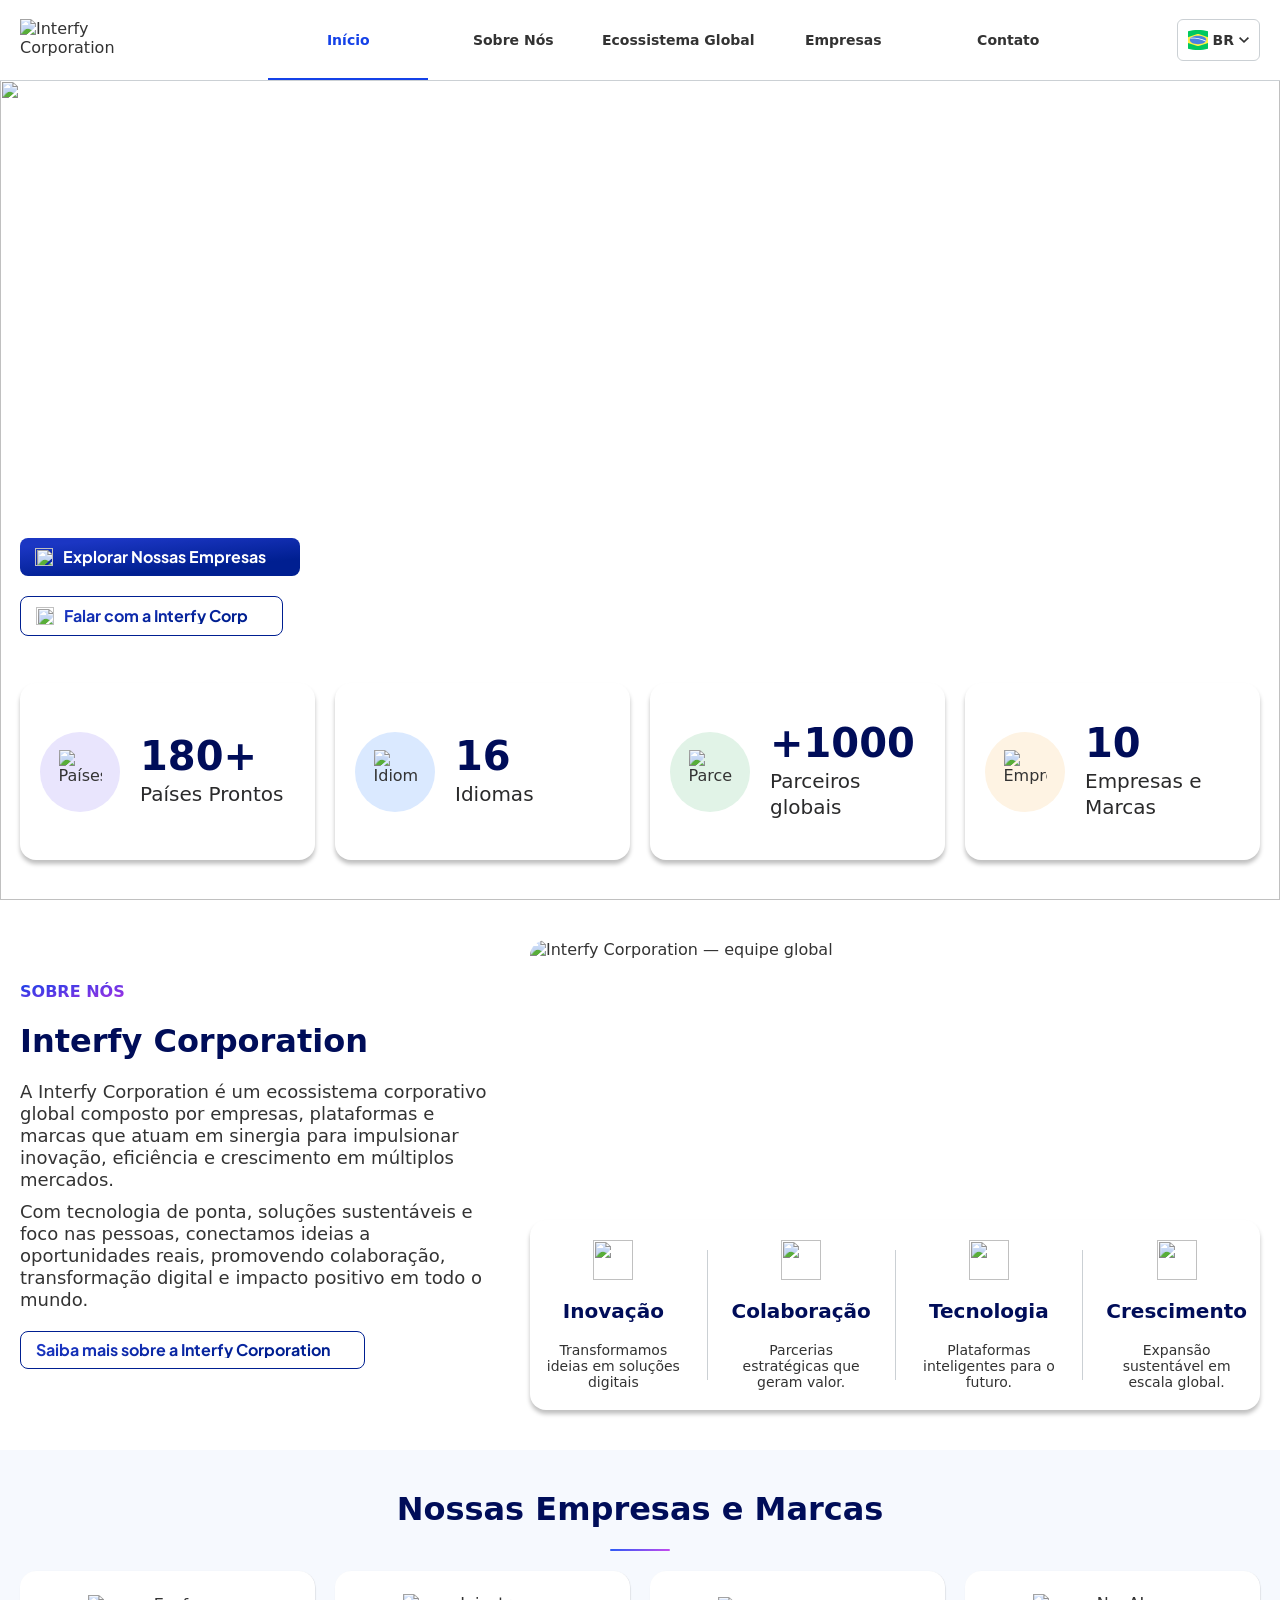
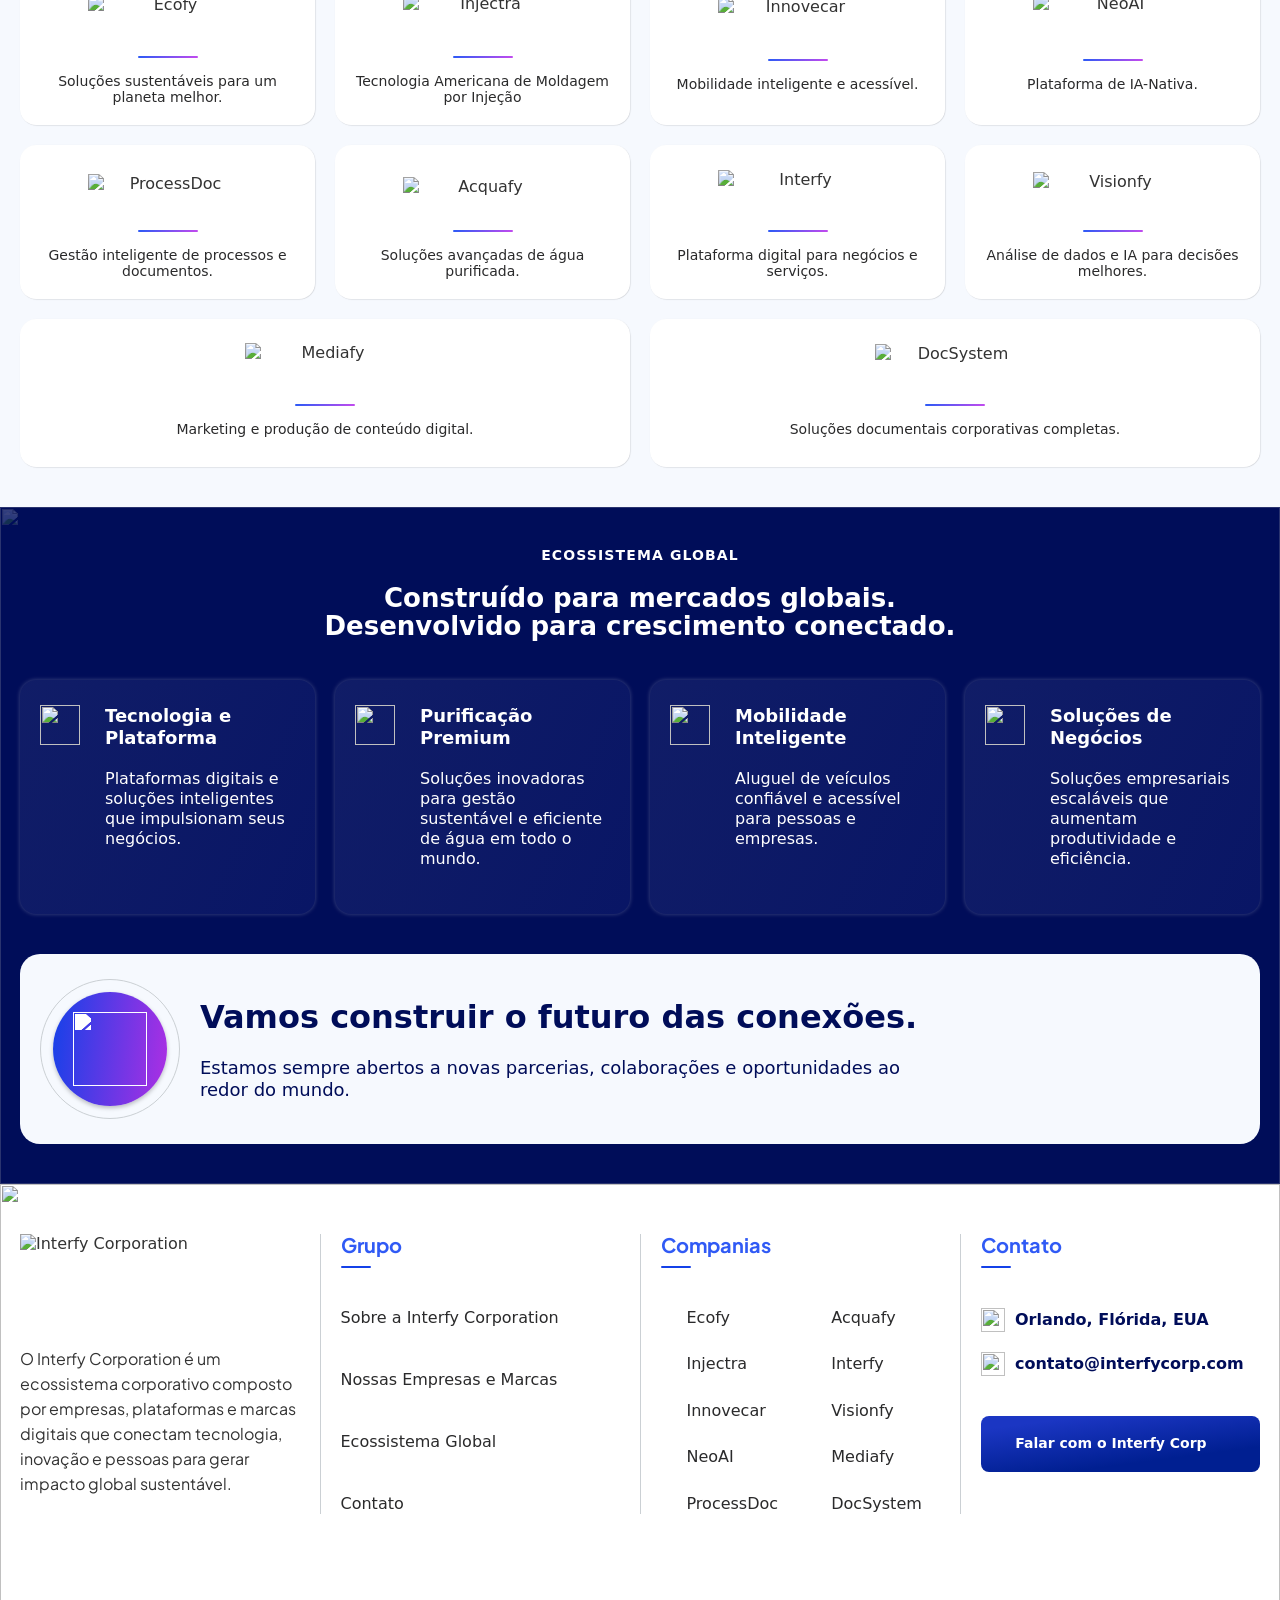
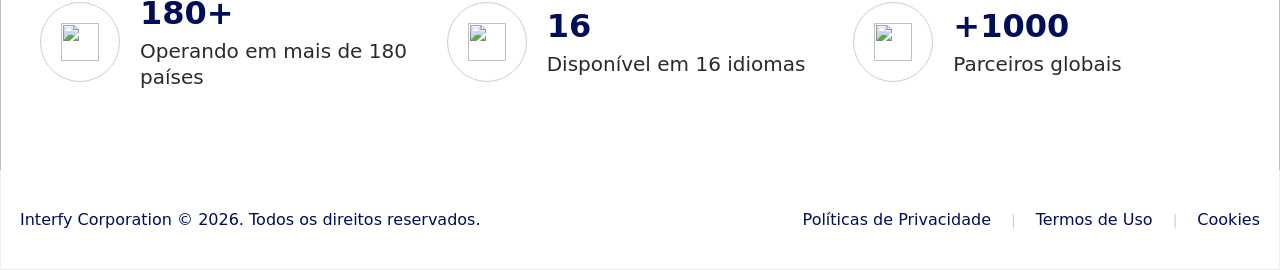
==== commit 633c1a50: "feat: add contato page and update base code files Add contato.html and css/contato.css; update style" ====
--- a/index.html
+++ b/index.html
@@ -1,4 +1,4 @@
-<!DOCTYPE html>
+﻿<!DOCTYPE html>
 <html lang="pt-BR">
 <head>
   <meta charset="UTF-8">
@@ -15,25 +15,94 @@
   <!-- ===== HEADER ===== -->
   <header class="header" id="header">
     <div class="header__inner container">
-      <a href="#" class="header__logo">
+      <a href="index.html" class="header__logo">
         <img src="https://www.figma.com/api/mcp/asset/3dda946e-75ab-407f-85c6-aa4d0248e337" alt="Interfy Corporation" class="header__logo-img" width="160" height="42">
       </a>
       <nav class="header__nav" id="headerNav">
-        <a href="#inicio" class="header__nav-item header__nav-item--active">Início</a>
-        <a href="#sobre" class="header__nav-item">Sobre</a>
-        <a href="#ecossistema" class="header__nav-item">Ecossistema Global</a>
-        <a href="#contato" class="header__nav-item">Contato</a>
+        <a href="index.html" class="header__nav-item header__nav-item--active">Início</a>
+        <a href="sobre-nos.html" class="header__nav-item">Sobre Nós</a>
+        <a href="ecossistema-global.html" class="header__nav-item">Ecossistema Global</a>
+        <a href="empresas.html" class="header__nav-item">Empresas</a>
+        <a href="contato.html" class="header__nav-item">Contato</a>
       </nav>
       <div class="header__actions">
-        <button class="header__lang" aria-label="Selecionar idioma">
-          <img src="https://www.figma.com/api/mcp/asset/43b85bb8-1c7e-442c-8a9e-952ff73e99da" alt="" class="header__lang-icon">
-          <span class="header__lang-text">BR</span>
-          <img src="https://www.figma.com/api/mcp/asset/27edcc40-68c6-4d35-8749-127b95070b3c" alt="" class="header__lang-arrow">
-        </button>
-        <a href="#empresas" class="btn btn--primary-hd btn--pill">
-          <span>Explorar Empresas</span>
-          <span class="btn__arrow-wrap"><img src="https://www.figma.com/api/mcp/asset/e36461f2-19c8-49d3-94f4-80e856ddd7f0" alt="" class="btn__arrow"></span>
-        </a>
+        <div class="header__lang-wrap" id="langSelector">
+          <button class="header__lang" aria-label="Selecionar idioma" id="langBtn">
+            <span class="header__lang-flag-wrap">
+              <img src="assets/images/flags/flag-br.svg" alt="" class="header__lang-flag-img" id="langFlagImg">
+            </span>
+            <span class="header__lang-text" id="langLabel">BR</span>
+            <span class="header__lang-arrow-wrap" id="langArrowWrap">
+              <svg class="header__lang-arrow" viewBox="0 0 10 6" fill="none" xmlns="http://www.w3.org/2000/svg" aria-hidden="true"><path d="M5 2.27027L1.16667 6L0 4.86486L5 0L10 4.86486L8.83333 6L5 2.27027Z" fill="currentColor"/></svg>
+            </span>
+          </button>
+          <div class="header__lang-dropdown" id="langDropdown" aria-hidden="true">
+            <button class="header__lang-item header__lang-item--active" data-lang="pt" data-label="BR" data-flag="assets/images/flags/flag-br.svg">
+              <span class="header__lang-item-flag"><img src="assets/images/flags/flag-br.svg" alt=""></span>
+              <span class="header__lang-item-label">Português (BR)</span>
+            </button>
+            <button class="header__lang-item" data-lang="en" data-label="EN" data-flag="assets/images/flags/flag-usa-30px.svg">
+              <span class="header__lang-item-flag"><img src="assets/images/flags/flag-usa-30px.svg" alt=""></span>
+              <span class="header__lang-item-label">English (USA)</span>
+            </button>
+            <button class="header__lang-item" data-lang="en-gb" data-label="GB" data-flag="assets/images/flags/flag-uk.svg">
+              <span class="header__lang-item-flag"><img src="assets/images/flags/flag-uk.svg" alt=""></span>
+              <span class="header__lang-item-label">English (England)</span>
+            </button>
+            <button class="header__lang-item" data-lang="pt-pt" data-label="PT" data-flag="assets/images/flags/flag-pt.svg">
+              <span class="header__lang-item-flag"><img src="assets/images/flags/flag-pt.svg" alt=""></span>
+              <span class="header__lang-item-label">Português (Portugal)</span>
+            </button>
+            <button class="header__lang-item" data-lang="es" data-label="ES" data-flag="assets/images/flags/flag-es.svg">
+              <span class="header__lang-item-flag"><img src="assets/images/flags/flag-es.svg" alt=""></span>
+              <span class="header__lang-item-label">Español</span>
+            </button>
+            <button class="header__lang-item" data-lang="fr" data-label="FR" data-flag="assets/images/flags/flag-fr.svg">
+              <span class="header__lang-item-flag"><img src="assets/images/flags/flag-fr.svg" alt=""></span>
+              <span class="header__lang-item-label">Français</span>
+            </button>
+            <button class="header__lang-item" data-lang="de" data-label="DE" data-flag="assets/images/flags/flag-de.svg">
+              <span class="header__lang-item-flag"><img src="assets/images/flags/flag-de.svg" alt=""></span>
+              <span class="header__lang-item-label">Deutsch</span>
+            </button>
+            <button class="header__lang-item" data-lang="it" data-label="IT" data-flag="assets/images/flags/flag-it.svg">
+              <span class="header__lang-item-flag"><img src="assets/images/flags/flag-it.svg" alt=""></span>
+              <span class="header__lang-item-label">Italiano</span>
+            </button>
+            <button class="header__lang-item" data-lang="zh" data-label="中文" data-flag="assets/images/flags/flag-zh.svg">
+              <span class="header__lang-item-flag"><img src="assets/images/flags/flag-zh.svg" alt=""></span>
+              <span class="header__lang-item-label">中文</span>
+            </button>
+            <button class="header__lang-item" data-lang="ja" data-label="日本語" data-flag="assets/images/flags/flag-ja.svg">
+              <span class="header__lang-item-flag"><img src="assets/images/flags/flag-ja.svg" alt=""></span>
+              <span class="header__lang-item-label">日本語</span>
+            </button>
+            <button class="header__lang-item" data-lang="ko" data-label="한국어" data-flag="assets/images/flags/flag-ko.svg">
+              <span class="header__lang-item-flag"><img src="assets/images/flags/flag-ko.svg" alt=""></span>
+              <span class="header__lang-item-label">한국어</span>
+            </button>
+            <button class="header__lang-item" data-lang="sv" data-label="SV" data-flag="assets/images/flags/flag-sv.svg">
+              <span class="header__lang-item-flag"><img src="assets/images/flags/flag-sv.svg" alt=""></span>
+              <span class="header__lang-item-label">Svenska</span>
+            </button>
+            <button class="header__lang-item" data-lang="fi" data-label="FI" data-flag="assets/images/flags/flag-fi.svg">
+              <span class="header__lang-item-flag"><img src="assets/images/flags/flag-fi.svg" alt=""></span>
+              <span class="header__lang-item-label">Suomi</span>
+            </button>
+            <button class="header__lang-item" data-lang="ru" data-label="RU" data-flag="assets/images/flags/flag-ru.svg">
+              <span class="header__lang-item-flag"><img src="assets/images/flags/flag-ru.svg" alt=""></span>
+              <span class="header__lang-item-label">Русский</span>
+            </button>
+            <button class="header__lang-item" data-lang="ro" data-label="RO" data-flag="assets/images/flags/flag-ro.svg">
+              <span class="header__lang-item-flag"><img src="assets/images/flags/flag-ro.svg" alt=""></span>
+              <span class="header__lang-item-label">Română</span>
+            </button>
+            <button class="header__lang-item" data-lang="he" data-label="HE" data-flag="assets/images/flags/flag-he.svg">
+              <span class="header__lang-item-flag"><img src="assets/images/flags/flag-he.svg" alt=""></span>
+              <span class="header__lang-item-label">עברית</span>
+            </button>
+          </div>
+        </div>
         <button class="header__mobile-toggle" id="mobileMenuToggle" aria-label="Menu">
           <span></span><span></span><span></span>
         </button>
@@ -45,7 +114,8 @@
 
     <!-- ===== BANNER HOME ===== -->
     <section class="banner" id="inicio">
-      <img src="https://www.figma.com/api/mcp/asset/ee708257-70ad-4eca-b549-f16ff53917ec" alt="" class="banner__bg" aria-hidden="true">
+      <img src="assets/images/banner-home.png" alt="" class="banner__bg banner__bg--lg" aria-hidden="true">
+      <img src="assets/images/banner-home-mobile.png" alt="" class="banner__bg banner__bg--mobile" aria-hidden="true">
       <div class="banner__inner container">
         <div class="banner__content">
           <div class="banner__text-block">
@@ -65,12 +135,18 @@
               </a>
             </div>
           </div>
-          <div class="banner__visual" aria-hidden="true"></div>
+          <div class="banner__visual" aria-hidden="true">
+            <img src="assets/images/banner-home-1023.png" alt="" class="banner__visual-img">
+          </div>
         </div>
         <div class="banner__stats">
           <div class="banner__stat-card">
             <div class="banner__stat-icon banner__stat-icon--roxo">
-              <img src="https://www.figma.com/api/mcp/asset/012d4f12-c04d-4f01-9408-2cb52ff06357" alt="Países" class="banner__stat-icon-img">
+              <div class="banner__stat-icon-slot">
+                <div class="banner__stat-icon-inner">
+                  <img src="https://www.figma.com/api/mcp/asset/ccb45a39-3e14-428b-a23e-6d0fb6ab1b0b" alt="Países" class="banner__stat-icon-img">
+                </div>
+              </div>
             </div>
             <div class="banner__stat-info">
               <span class="banner__stat-number">180+</span>
@@ -79,7 +155,11 @@
           </div>
           <div class="banner__stat-card">
             <div class="banner__stat-icon banner__stat-icon--blue">
-              <img src="https://www.figma.com/api/mcp/asset/13ef8c0f-5c90-43ce-a677-5918ce90515d" alt="Idiomas" class="banner__stat-icon-img">
+              <div class="banner__stat-icon-slot">
+                <div class="banner__stat-icon-inner">
+                  <img src="https://www.figma.com/api/mcp/asset/c3d89c54-4e9f-4d89-8ff2-1984157213eb" alt="Idiomas" class="banner__stat-icon-img">
+                </div>
+              </div>
             </div>
             <div class="banner__stat-info">
               <span class="banner__stat-number">16</span>
@@ -88,16 +168,24 @@
           </div>
           <div class="banner__stat-card">
             <div class="banner__stat-icon banner__stat-icon--verde">
-              <img src="https://www.figma.com/api/mcp/asset/e51856dc-4337-4020-90d2-0f712420064b" alt="Regiões" class="banner__stat-icon-img">
+              <div class="banner__stat-icon-slot">
+                <div class="banner__stat-icon-inner">
+                  <img src="https://www.figma.com/api/mcp/asset/f8567f63-c152-4061-bafc-480261c1d4de" alt="Parceiros" class="banner__stat-icon-img">
+                </div>
+              </div>
             </div>
             <div class="banner__stat-info">
-              <span class="banner__stat-number">6</span>
-              <span class="banner__stat-label">Regiões Comerciais</span>
+              <span class="banner__stat-number">+1000</span>
+              <span class="banner__stat-label">Parceiros globais</span>
             </div>
           </div>
           <div class="banner__stat-card">
             <div class="banner__stat-icon banner__stat-icon--amarelo">
-              <img src="https://www.figma.com/api/mcp/asset/d730fbd0-1246-4976-93e2-86f6a85046cc" alt="Empresas" class="banner__stat-icon-img">
+              <div class="banner__stat-icon-slot">
+                <div class="banner__stat-icon-inner">
+                  <img src="https://www.figma.com/api/mcp/asset/a524b269-a454-495c-9b0a-8e9ea4553931" alt="Empresas" class="banner__stat-icon-img">
+                </div>
+              </div>
             </div>
             <div class="banner__stat-info">
               <span class="banner__stat-number">10</span>
@@ -118,7 +206,7 @@
             <p>A Interfy Corporation é um ecossistema corporativo global composto por empresas, plataformas e marcas que atuam em sinergia para impulsionar inovação, eficiência e crescimento em múltiplos mercados.</p>
             <p>Com tecnologia de ponta, soluções sustentáveis e foco nas pessoas, conectamos ideias a oportunidades reais, promovendo colaboração, transformação digital e impacto positivo em todo o mundo.</p>
           </div>
-          <a href="#" class="btn btn--outline btn--rounded">
+          <a href="sobre-nos.html" class="btn btn--outline btn--rounded">
             <span class="btn__text-gradient">Saiba mais sobre a Interfy Corporation</span>
             <span class="btn__arrow-wrap"><img src="https://www.figma.com/api/mcp/asset/174119b5-cb74-4867-832b-11317e3bcb45" alt="" class="btn__arrow-outline"></span>
           </a>
@@ -167,97 +255,88 @@
     <section class="empresas" id="empresas">
       <div class="empresas__inner container">
         <h2 class="empresas__title">Nossas Empresas e Marcas</h2>
+        <div class="empresas__title-line"></div>
         <div class="empresas__grid">
 
-          <div class="empresa-card">
-            <div class="empresa-card__logo-wrap">
-              <img src="https://www.figma.com/api/mcp/asset/3dde0633-d56a-420d-969a-36de40c97e6f" alt="Ecofy" class="empresa-card__logo">
-            </div>
-            <div class="empresa-card__divider"></div>
-            <h3 class="empresa-card__name">Ecofy</h3>
+          <a href="empresas.html" class="empresa-card">
+            <div class="empresa-card__logo-wrap">
+              <img src="https://www.figma.com/api/mcp/asset/fe9b638f-7fc2-44f0-9624-911249d2f5d3" alt="Ecofy" class="empresa-card__logo" width="160" height="41.82">
+            </div>
+            <div class="empresa-card__divider"></div>
             <p class="empresa-card__desc">Soluções sustentáveis para um planeta melhor.</p>
-          </div>
-
-          <div class="empresa-card">
-            <div class="empresa-card__logo-wrap">
-              <img src="https://www.figma.com/api/mcp/asset/49b6f7f5-496f-4334-9877-ead437c93b8d" alt="Interfy Shopp" class="empresa-card__logo">
-            </div>
-            <div class="empresa-card__divider"></div>
-            <h3 class="empresa-card__name">Interfy Shopp</h3>
-            <p class="empresa-card__desc">Experiência de compras inteligentes para todos.</p>
-          </div>
-
-          <div class="empresa-card">
-            <div class="empresa-card__logo-wrap">
-              <img src="https://www.figma.com/api/mcp/asset/f3113493-a0ae-4058-9141-081c9998f3cf" alt="Innovecar" class="empresa-card__logo empresa-card__logo--wide">
-            </div>
-            <div class="empresa-card__divider"></div>
-            <h3 class="empresa-card__name">Innovecar</h3>
+          </a>
+
+          <a href="empresas.html" class="empresa-card">
+            <div class="empresa-card__logo-wrap">
+              <img src="https://www.figma.com/api/mcp/asset/3fcdf2fc-5695-4a76-bd3a-eb4f8fbc3483" alt="Injectra" class="empresa-card__logo" width="160" height="44.27">
+            </div>
+            <div class="empresa-card__divider"></div>
+            <p class="empresa-card__desc">Tecnologia Americana de Moldagem por Injeção</p>
+          </a>
+
+          <a href="empresas.html" class="empresa-card">
+            <div class="empresa-card__logo-wrap">
+              <img src="https://www.figma.com/api/mcp/asset/ba566fbd-5a3f-48f1-8ee8-75d7b6975112" alt="Innovecar" class="empresa-card__logo" width="160" height="44">
+            </div>
+            <div class="empresa-card__divider"></div>
             <p class="empresa-card__desc">Mobilidade inteligente e acessível.</p>
-          </div>
-
-          <div class="empresa-card">
-            <div class="empresa-card__logo-wrap">
-              <img src="https://www.figma.com/api/mcp/asset/0e99b0c9-4bae-4053-99c3-005f2be89edc" alt="NeoAI" class="empresa-card__logo empresa-card__logo--narrow">
-            </div>
-            <div class="empresa-card__divider"></div>
-            <h3 class="empresa-card__name">NeoAI</h3>
-            <p class="empresa-card__desc">Plataforma de negócios conectados com IA.</p>
-          </div>
-
-          <div class="empresa-card">
-            <div class="empresa-card__logo-wrap">
-              <img src="https://www.figma.com/api/mcp/asset/b98078c9-95e2-4868-8c4d-916e9add4b31" alt="ProcessDoc" class="empresa-card__logo">
-            </div>
-            <div class="empresa-card__divider"></div>
-            <h3 class="empresa-card__name">ProcessDoc</h3>
+          </a>
+
+          <a href="empresas.html" class="empresa-card">
+            <div class="empresa-card__logo-wrap">
+              <img src="https://www.figma.com/api/mcp/asset/1d26020d-8417-4186-8c20-4f1fb464cc7e" alt="NeoAI" class="empresa-card__logo" width="143.8" height="50">
+            </div>
+            <div class="empresa-card__divider"></div>
+            <p class="empresa-card__desc">Plataforma de IA-Nativa.</p>
+          </a>
+
+          <a href="empresas.html" class="empresa-card">
+            <div class="empresa-card__logo-wrap">
+              <img src="https://www.figma.com/api/mcp/asset/477e6db5-8d9d-469e-b2c8-9a5de3ba6ee6" alt="ProcessDoc" class="empresa-card__logo" width="160" height="31.77">
+            </div>
+            <div class="empresa-card__divider"></div>
             <p class="empresa-card__desc">Gestão inteligente de processos e documentos.</p>
-          </div>
-
-          <div class="empresa-card">
-            <div class="empresa-card__logo-wrap">
-              <img src="https://www.figma.com/api/mcp/asset/f690f231-3ccf-45cc-9bf1-3af3c50449f8" alt="Acquafy" class="empresa-card__logo">
-            </div>
-            <div class="empresa-card__divider"></div>
-            <h3 class="empresa-card__name">Acquafy</h3>
+          </a>
+
+          <a href="empresas.html" class="empresa-card">
+            <div class="empresa-card__logo-wrap">
+              <img src="https://www.figma.com/api/mcp/asset/4edba761-d00a-4eda-8f0e-15aa15ead4a8" alt="Acquafy" class="empresa-card__logo" width="160" height="27">
+            </div>
+            <div class="empresa-card__divider"></div>
             <p class="empresa-card__desc">Soluções avançadas de água purificada.</p>
-          </div>
-
-          <div class="empresa-card">
-            <div class="empresa-card__logo-wrap">
-              <img src="https://www.figma.com/api/mcp/asset/d364c8f6-1c44-42f9-8537-0e5db141594f" alt="Interfy" class="empresa-card__logo">
-            </div>
-            <div class="empresa-card__divider"></div>
-            <h3 class="empresa-card__name">Interfy</h3>
+          </a>
+
+          <a href="empresas.html" class="empresa-card">
+            <div class="empresa-card__logo-wrap">
+              <img src="https://www.figma.com/api/mcp/asset/c68f9de1-71e0-448c-bc60-b403b97293f4" alt="Interfy" class="empresa-card__logo" width="160" height="40.19">
+            </div>
+            <div class="empresa-card__divider"></div>
             <p class="empresa-card__desc">Plataforma digital para negócios e serviços.</p>
-          </div>
-
-          <div class="empresa-card">
-            <div class="empresa-card__logo-wrap">
-              <img src="https://www.figma.com/api/mcp/asset/5b8bd0f6-624a-4bdd-937d-11079b2371de" alt="Visionfy" class="empresa-card__logo">
-            </div>
-            <div class="empresa-card__divider"></div>
-            <h3 class="empresa-card__name">Visionfy</h3>
+          </a>
+
+          <a href="empresas.html" class="empresa-card">
+            <div class="empresa-card__logo-wrap">
+              <img src="https://www.figma.com/api/mcp/asset/0ab672f2-772b-463e-b662-4c219b425a1e" alt="Visionfy" class="empresa-card__logo" width="160" height="36.77">
+            </div>
+            <div class="empresa-card__divider"></div>
             <p class="empresa-card__desc">Análise de dados e IA para decisões melhores.</p>
-          </div>
-
-          <div class="empresa-card">
-            <div class="empresa-card__logo-wrap">
-              <img src="https://www.figma.com/api/mcp/asset/67806e7e-d2fc-4738-9547-6f9ae637ca12" alt="Mediafy" class="empresa-card__logo">
-            </div>
-            <div class="empresa-card__divider"></div>
-            <h3 class="empresa-card__name">Mediafy</h3>
+          </a>
+
+          <a href="empresas.html" class="empresa-card">
+            <div class="empresa-card__logo-wrap">
+              <img src="https://www.figma.com/api/mcp/asset/3b0c40ca-7f99-4525-a16b-16d7b409f202" alt="Mediafy" class="empresa-card__logo" width="160" height="42">
+            </div>
+            <div class="empresa-card__divider"></div>
             <p class="empresa-card__desc">Marketing e produção de conteúdo digital.</p>
-          </div>
-
-          <div class="empresa-card">
-            <div class="empresa-card__logo-wrap">
-              <img src="https://www.figma.com/api/mcp/asset/139205f7-ce72-42d7-8484-5aa6e84910c6" alt="DocSystem" class="empresa-card__logo">
-            </div>
-            <div class="empresa-card__divider"></div>
-            <h3 class="empresa-card__name">DocSystem</h3>
+          </a>
+
+          <a href="empresas.html" class="empresa-card">
+            <div class="empresa-card__logo-wrap">
+              <img src="https://www.figma.com/api/mcp/asset/344e113f-902e-44ea-9b06-cd42b65d7799" alt="DocSystem" class="empresa-card__logo" width="160" height="40.67">
+            </div>
+            <div class="empresa-card__divider"></div>
             <p class="empresa-card__desc">Soluções documentais corporativas completas.</p>
-          </div>
+          </a>
 
         </div>
       </div>
@@ -350,10 +429,6 @@
       <div class="footer__brand">
         <img src="https://www.figma.com/api/mcp/asset/37e67fa8-d3ce-4b1c-a4c1-90989f398dea" alt="Interfy Corporation" class="footer__logo">
         <p class="footer__brand-desc">O Interfy Corporation é um ecossistema corporativo composto por empresas, plataformas e marcas digitais que conectam tecnologia, inovação e pessoas para gerar impacto global sustentável.</p>
-        <div class="footer__badge">
-          <img src="https://www.figma.com/api/mcp/asset/172d8ed9-d644-40e0-9d36-596dd0b4c291" alt="" class="footer__badge-icon">
-          <span class="footer__badge-text text-gradient-claro">ECOSSISTEMA DE NEGÓCIOS GLOBAL</span>
-        </div>
       </div>
 
       <div class="footer__col">
@@ -363,25 +438,25 @@
         </div>
         <ul class="footer__links">
           <li>
-            <a href="#sobre" class="footer__link">
+            <a href="sobre-nos.html" class="footer__link">
               <img src="https://www.figma.com/api/mcp/asset/598abad4-1dfd-4f56-adae-9d31c8905514" alt="" class="footer__link-arrow-img">
-              Sobre o Interfy Corporation
+              Sobre a Interfy Corporation
             </a>
           </li>
           <li>
-            <a href="#empresas" class="footer__link">
+            <a href="empresas.html" class="footer__link">
               <img src="https://www.figma.com/api/mcp/asset/598abad4-1dfd-4f56-adae-9d31c8905514" alt="" class="footer__link-arrow-img">
               Nossas Empresas e Marcas
             </a>
           </li>
           <li>
-            <a href="#ecossistema" class="footer__link">
+            <a href="ecossistema-global.html" class="footer__link">
               <img src="https://www.figma.com/api/mcp/asset/598abad4-1dfd-4f56-adae-9d31c8905514" alt="" class="footer__link-arrow-img">
               Ecossistema Global
             </a>
           </li>
           <li>
-            <a href="#contato" class="footer__link">
+            <a href="contato.html" class="footer__link">
               <img src="https://www.figma.com/api/mcp/asset/598abad4-1dfd-4f56-adae-9d31c8905514" alt="" class="footer__link-arrow-img">
               Contato
             </a>
@@ -397,7 +472,7 @@
         <div class="footer__companias-grid">
           <ul class="footer__links footer__links--companias">
             <li><a href="#" class="footer__link"><img src="https://www.figma.com/api/mcp/asset/cf2a4d1c-d89f-4a41-9387-98dde5ecbcdd" alt="" class="footer__check"> Ecofy</a></li>
-            <li><a href="#" class="footer__link"><img src="https://www.figma.com/api/mcp/asset/cf2a4d1c-d89f-4a41-9387-98dde5ecbcdd" alt="" class="footer__check"> Interfy Shop</a></li>
+            <li><a href="#" class="footer__link"><img src="https://www.figma.com/api/mcp/asset/cf2a4d1c-d89f-4a41-9387-98dde5ecbcdd" alt="" class="footer__check"> Injectra</a></li>
             <li><a href="#" class="footer__link"><img src="https://www.figma.com/api/mcp/asset/cf2a4d1c-d89f-4a41-9387-98dde5ecbcdd" alt="" class="footer__check"> Innovecar</a></li>
             <li><a href="#" class="footer__link"><img src="https://www.figma.com/api/mcp/asset/cf2a4d1c-d89f-4a41-9387-98dde5ecbcdd" alt="" class="footer__check"> NeoAI</a></li>
             <li><a href="#" class="footer__link"><img src="https://www.figma.com/api/mcp/asset/cf2a4d1c-d89f-4a41-9387-98dde5ecbcdd" alt="" class="footer__check"> ProcessDoc</a></li>
@@ -427,7 +502,7 @@
             <span>contato@interfycorp.com</span>
           </div>
         </div>
-        <a href="mailto:contato@interfycorp.com" class="footer__cta-btn">
+        <a href="contato.html" class="footer__cta-btn">
           Falar com o Interfy Corp
           <span class="btn__arrow-wrap"><img src="https://www.figma.com/api/mcp/asset/9abdb47e-9589-46a0-9391-b7005f758a0a" alt="" class="btn__arrow"></span>
         </a>
@@ -442,7 +517,7 @@
           </div>
           <div class="footer__stat-text">
             <span class="footer__stat-number">180+</span>
-            <span class="footer__stat-label">Operando em até 180 países</span>
+            <span class="footer__stat-label">Operando em mais de 180 países</span>
           </div>
         </div>
         <div class="footer__stat">
@@ -456,11 +531,11 @@
         </div>
         <div class="footer__stat">
           <div class="footer__stat-icon-wrap">
-            <img src="https://www.figma.com/api/mcp/asset/fef50784-0021-482a-8c76-2573a468b60e" alt="" class="footer__stat-icon-img">
+            <img src="https://www.figma.com/api/mcp/asset/4047fe77-7f70-45c3-87ee-2bc9c333231a" alt="" class="footer__stat-icon-img">
           </div>
           <div class="footer__stat-text">
-            <span class="footer__stat-number">6</span>
-            <span class="footer__stat-label">Presente em 6 regiões comerciais</span>
+            <span class="footer__stat-number">+1000</span>
+            <span class="footer__stat-label">Parceiros globais</span>
           </div>
         </div>
       </div>
@@ -470,11 +545,11 @@
       <div class="footer__bottom-inner container">
         <p class="footer__copyright">Interfy Corporation © 2026. Todos os direitos reservados.</p>
         <div class="footer__legal">
-          <a href="#" class="footer__legal-link">Políticas de Privacidade</a>
+          <a href="politica-privacidade.html" class="footer__legal-link">Políticas de Privacidade</a>
           <span class="footer__legal-sep" aria-hidden="true">|</span>
-          <a href="#" class="footer__legal-link">Termos de Uso</a>
+          <a href="termos-de-uso.html" class="footer__legal-link">Termos de Uso</a>
           <span class="footer__legal-sep" aria-hidden="true">|</span>
-          <a href="#" class="footer__legal-link">Cookies</a>
+          <a href="cookies.html" class="footer__legal-link">Cookies</a>
         </div>
       </div>
     </div>
--- a/css/styles.css
+++ b/css/styles.css
@@ -1,4 +1,4 @@
-/* =============================================================
+﻿/* =============================================================
    INTERFY CORPORATION — SITE
    Fonts: Avenir LT Pro (85 Heavy, 95 Black, 55 Roman) + Articulat CF
    Add font files to /assets/fonts/ and uncomment @font-face blocks.
@@ -39,12 +39,14 @@
 :root {
   /* Colors */
   --dark-blue:        #000d59;
+  --azul:             #0233c3;
   --azul-claro:       #305af5;
   --azul-claro-plus:  #1441e8;
   --navy:             #001f91;
   --navy-2:           #1b36c3;
   --magenta-claro:    #be4bee;
   --magenta-claro-plus: #ae2fe3;
+  --positivo-verde:   #07b6b2;
   --texto:            #333333;
   --texto-dark:       #2a2a2b;
   --wt:               #ffffff;
@@ -105,9 +107,8 @@
 
 .container {
   width: 100%;
-  max-width: calc(var(--container-max) + var(--container-pad) * 2);
+  max-width: var(--container-max);
   margin-inline: auto;
-  padding-inline: var(--container-pad);
 }
 
 /* ============================================================
@@ -152,7 +153,7 @@
   font-family: var(--font-articulat);
   font-weight: 700;
   font-size: 16px;
-  line-height: normal;
+  line-height: 1;
   padding: 10px 15px;
   min-height: 30px;
   white-space: nowrap;
@@ -198,6 +199,11 @@
 
 .btn__icon  { width: 18px; height: 18px; object-fit: contain; flex-shrink: 0; }
 
+.btn span:not(.btn__arrow-wrap) {
+  display: flex;
+  align-items: center;
+}
+
 /* Arrow: h-0 container + absolute overflow — matches Figma inset-[-4.42px_-17.78%_-4.42px_-6.67%] on a 9px-wide h-0 parent */
 .btn__arrow-wrap {
   position: relative;
@@ -225,6 +231,7 @@
   z-index: 100;
   background: var(--wt);
   box-shadow: 0 1px 0 var(--border);
+  padding-inline: var(--container-pad);
 }
 
 .header__inner {
@@ -240,7 +247,7 @@
 .header__nav {
   display: flex;
   flex: 1;
-  align-items: center;
+  align-items: stretch;
   justify-content: center;
   gap: 5px;
   flex-wrap: wrap;
@@ -252,7 +259,6 @@
   align-items: center;
   justify-content: center;
   padding: 8px 15px;
-  min-height: 50px;
   flex: 1 0 0;
   max-width: 160px;
   min-width: 1px;
@@ -284,6 +290,13 @@
   min-height: 40px;
 }
 
+.header__lang-wrap {
+  position: relative;
+  align-self: stretch;
+  display: flex;
+  align-items: center;
+}
+
 .header__lang {
   display: flex;
   align-items: center;
@@ -291,16 +304,92 @@
   padding: 10px;
   border: 1px solid var(--border);
   border-radius: var(--radius-sm);
-  font-family: var(--font-jakarta);
+  font-family: var(--font-avenir);
   font-weight: 700;
   font-size: 14px;
   color: var(--texto);
   align-self: stretch;
-  transition: border-color .2s;
+  transition: border-color .2s, background .2s, color .2s;
+  cursor: pointer;
 }
 .header__lang:hover { border-color: var(--azul-claro); }
-.header__lang-icon  { width: 18px; height: 18px; object-fit: contain; }
-.header__lang-arrow { width: 10px; height: 10px; object-fit: contain; }
+.header__lang.is-open { background: var(--bg-cinza); color: var(--azul); }
+
+.header__lang-flag-wrap {
+  display: flex;
+  align-items: center;
+  justify-content: center;
+  width: 20px;
+  height: 20px;
+  overflow: hidden;
+  flex-shrink: 0;
+}
+.header__lang-flag-img { width: 100%; height: 100%; object-fit: cover; display: block; }
+
+.header__lang-arrow-wrap {
+  display: flex;
+  align-items: center;
+  justify-content: center;
+  width: 10px;
+  height: 6px;
+  flex-shrink: 0;
+  transform: scaleY(-1);
+  transition: transform .2s;
+}
+.header__lang-arrow { width: 100%; height: 100%; display: block; max-width: none; }
+.header__lang.is-open .header__lang-arrow-wrap { transform: none; }
+
+/* Dropdown */
+.header__lang-dropdown {
+  position: absolute;
+  top: calc(100% + 4px);
+  right: -1px;
+  background: var(--wt);
+  border: 1px solid var(--border);
+  border-radius: var(--radius-sm);
+  width: 290px;
+  padding: 20px;
+  display: flex;
+  flex-direction: column;
+  gap: 12px;
+  z-index: 200;
+  box-shadow: 0 4px 16px rgba(0,0,0,.1);
+}
+.header__lang-dropdown[aria-hidden="true"] { display: none; }
+
+.header__lang-item {
+  display: flex;
+  align-items: center;
+  gap: 10px;
+  width: 100%;
+  background: none;
+  border: none;
+  padding: 0;
+  cursor: pointer;
+  font-family: var(--font-avenir);
+  font-weight: 400;
+  font-size: 16px;
+  line-height: 20px;
+  color: var(--texto-dark);
+  white-space: nowrap;
+  transition: opacity .15s;
+  text-align: left;
+}
+.header__lang-item:hover { opacity: .7; }
+.header__lang-item--active { font-weight: 700; }
+
+.header__lang-item-flag {
+  display: flex;
+  align-items: center;
+  justify-content: center;
+  width: 20px;
+  height: 20px;
+  overflow: hidden;
+  flex-shrink: 0;
+}
+.header__lang-item-flag img { width: 100%; height: 100%; object-fit: cover; display: block; }
+
+.header__lang-item-label { flex: 1 0 0; min-width: 0; }
 
 .header__mobile-toggle {
   display: none;
@@ -322,11 +411,12 @@
    ============================================================ */
 .banner {
   position: relative;
-  height: 875px;
+  height: calc(100vh - var(--header-h));
   display: flex;
   align-items: center;
   justify-content: center;
   overflow: hidden;
+  padding-inline: var(--container-pad);
 }
 
 .banner__bg {
@@ -339,6 +429,8 @@
   z-index: 0;
 }
 
+.banner__bg--mobile { display: none; }
+
 .banner__inner {
   position: relative;
   z-index: 1;
@@ -349,7 +441,7 @@
   flex: 1 0 0;
   min-height: 280px;
   align-items: flex-start;
-  justify-content: center;
+  justify-content: flex-start;
   height: 100%;
 }
 
@@ -376,9 +468,9 @@
 .banner__title {
   font-family: var(--font-avenir);
   font-weight: 900;
-  font-size: 64px;
-  line-height: 68px;
-  color: var(--dark-blue);
+  font-size: clamp(40px, calc(-56px + 9.375vw), 64px);
+  line-height: clamp(44px, calc(-52px + 9.375vw), 68px);
+  color: var(--wt);
   width: 100%;
 }
 
@@ -388,6 +480,11 @@
   font-size: 26px;
   line-height: 28px;
   width: 100%;
+  background: none;
+  -webkit-background-clip: unset;
+  background-clip: unset;
+  -webkit-text-fill-color: var(--wt);
+  color: var(--wt);
 }
 
 .banner__desc {
@@ -395,7 +492,7 @@
   font-weight: 400;
   font-size: 20px;
   line-height: 26px;
-  color: var(--texto);
+  color: var(--wt);
   width: 100%;
 }
 
@@ -415,13 +512,15 @@
   height: 100%;
 }
 
+.banner__visual-img { display: none; }
+
 /* Stats row */
 .banner__stats {
   display: flex;
   flex-wrap: wrap;
   gap: 30px 20px;
   justify-content: center;
-  align-items: flex-start;
+  align-items: stretch;
   flex-shrink: 0;
   width: 100%;
 }
@@ -437,13 +536,13 @@
   box-shadow: 0 4px 4px rgba(0,0,0,.25);
   padding: 40px 20px;
   min-width: 160px;
-  width: 335px;
-  height: 167px;
-  flex-shrink: 0;
+  flex: 1 1 0;
+  min-height: 167px;
 }
 
 .banner__stat-icon {
   display: flex;
+  flex-direction: column;
   align-items: center;
   justify-content: center;
   width: 80px;
@@ -453,11 +552,25 @@
   padding: 16px 20px;
 }
 
+/* Square slot filling the inner area (80 - 40px h-pad = 40×40px) */
+.banner__stat-icon-slot {
+  position: relative;
+  width: 100%;
+  aspect-ratio: 1;
+  flex-shrink: 0;
+}
+
+/* Image extends 3.75% beyond the slot on all sides (matches Figma inset-[-3.75%]) */
+.banner__stat-icon-inner {
+  position: absolute;
+  inset: -3.75%;
+}
+
 .banner__stat-icon-img {
+  display: block;
+  max-width: none;
   width: 100%;
   height: 100%;
-  object-fit: contain;
-  display: block;
 }
 
 .banner__stat-icon--roxo   { background: var(--roxo-lt); }
@@ -498,7 +611,7 @@
    ============================================================ */
 .sobre {
   background: var(--wt);
-  padding: 40px 0;
+  padding: 40px var(--container-pad);
 }
 
 .sobre__inner {
@@ -644,14 +757,14 @@
    ============================================================ */
 .empresas {
   background: var(--bg-cinza);
-  padding: 40px 0;
+  padding: 40px var(--container-pad);
 }
 
 .empresas__inner {
   display: flex;
   flex-direction: column;
   align-items: center;
-  gap: 40px;
+  gap: 20px;
 }
 
 .empresas__title {
@@ -663,11 +776,20 @@
   text-align: center;
 }
 
+.empresas__title-line {
+  width: 60px;
+  height: 2px;
+  border-radius: var(--radius-pill);
+  background: var(--gd-claro);
+  flex-shrink: 0;
+}
+
 .empresas__grid {
   display: flex;
   flex-wrap: wrap;
   gap: 20px;
   justify-content: center;
+  align-items: stretch;
   width: 100%;
 }
 
@@ -682,9 +804,12 @@
   box-shadow: 0.5px 0.5px 1px rgba(0,0,0,.15);
   padding: 20px;
   flex: 1 0 0;
-  min-width: 220px;
+  min-width: 250px;
   text-align: center;
   transition: box-shadow .2s, transform .2s;
+  cursor: pointer;
+  text-decoration: none;
+  color: inherit;
 }
 
 .empresa-card:hover {
@@ -696,17 +821,19 @@
   display: flex;
   align-items: center;
   justify-content: center;
-  height: 70px;
-  width: 100%;
+  width: 100%;
+  height: 50px;
   flex-shrink: 0;
 }
 
 .empresa-card__logo {
-  height: 70px;
-  width: auto;
-  max-width: 100%;
+  display: block;
+  width: 100%;
+  max-width: 160px;
+  height: auto;
+  max-height: 50px;
   object-fit: contain;
-  display: block;
+  object-position: center;
 }
 
 .empresa-card__divider {
@@ -715,16 +842,6 @@
   border-radius: var(--radius-pill);
   background: var(--gd-claro);
   flex-shrink: 0;
-}
-
-.empresa-card__name {
-  font-family: var(--font-avenir);
-  font-weight: 700;
-  font-size: 16px;
-  line-height: 20px;
-  color: var(--azul-claro);
-  min-height: 32px;
-  width: 100%;
 }
 
 .empresa-card__desc {
@@ -743,7 +860,7 @@
 .ecossistema {
   position: relative;
   background: var(--dark-blue);
-  padding: 40px 0;
+  padding: 40px var(--container-pad);
   overflow: hidden;
 }
 
@@ -798,7 +915,7 @@
   flex-wrap: wrap;
   gap: 20px;
   justify-content: center;
-  align-items: flex-start;
+  align-items: stretch;
   width: 100%;
 }
 
@@ -923,7 +1040,7 @@
   flex-direction: column;
   gap: 20px;
   flex: 1 0 0;
-  min-width: 200px;
+  min-width: 280px;
   align-items: flex-start;
   justify-content: center;
 }
@@ -934,7 +1051,6 @@
   font-size: 32px;
   line-height: 39px;
   color: var(--dark-blue);
-  width: 100%;
 }
 
 .ecossistema__cta-desc {
@@ -944,7 +1060,6 @@
   line-height: 22px;
   color: var(--dark-blue);
   font-feature-settings: "case" 1;
-  width: 100%;
 }
 
 .ecossistema__cta-map {
@@ -974,6 +1089,11 @@
 .footer {
   position: relative;
   overflow: hidden;
+  padding-inline: var(--container-pad);
+  display: flex;
+  flex-direction: column;
+  gap: 40px;
+  padding-block-start: 50px;
 }
 
 .footer__bg {
@@ -992,10 +1112,9 @@
   z-index: 1;
   display: flex;
   flex-wrap: wrap;
-  align-items: flex-start;
+  align-items: stretch;
   gap: 40px 20px;
-  padding-block: 50px 0;
-  justify-content: center;
+  justify-content: flex-start;
 }
 
 /* Brand column */
@@ -1006,15 +1125,15 @@
   flex: 1 0 0;
   max-width: 400px;
   min-width: 240px;
-  height: 300px;
-  min-height: 300px;
+  height: auto;
   align-items: flex-start;
 }
 
 .footer__logo {
-  height: 77.746px;
-  max-width: 300px;
-  width: 100%;
+  width: 300px;
+  height: auto;
+  max-width: 100%;
+  aspect-ratio: 300 / 77.75;
   object-fit: contain;
   object-position: left;
   display: block;
@@ -1027,8 +1146,7 @@
   font-size: 16px;
   line-height: 25px;
   color: var(--texto);
-  flex: 1 0 0;
-  min-height: 1px;
+  flex: none;
 }
 
 .footer__badge {
@@ -1051,10 +1169,14 @@
   font-family: var(--font-avenir);
   font-weight: 700;
   font-size: 14px;
-  line-height: 17px;
+  line-height: 1;
   flex: 1 0 0;
   max-width: 262px;
   min-width: 1px;
+  display: flex;
+  flex-direction: column;
+  justify-content: center;
+  align-self: stretch;
 }
 
 /* Nav columns */
@@ -1077,6 +1199,10 @@
   min-height: 30px;
   flex-shrink: 0;
 }
+
+.footer__col-body { display: contents; }
+
+.footer__col-chevron { display: none; }
 
 .footer__col-title {
   font-family: var(--font-articulat);
@@ -1103,6 +1229,7 @@
   min-height: 1px;
   justify-content: space-between;
   align-items: flex-start;
+  gap: 20px;
 }
 
 .footer__link {
@@ -1122,11 +1249,7 @@
 .footer__link:hover { color: var(--azul-claro); }
 
 .footer__link-arrow-img {
-  width: 6px;
-  height: 12px;
-  object-fit: contain;
-  flex-shrink: 0;
-  transform: rotate(-90deg);
+  display: none;
 }
 
 .footer__check {
@@ -1144,13 +1267,12 @@
   gap: 10px;
   flex: 1 0 0;
   min-height: 1px;
-  align-items: flex-start;
+  align-items: stretch;
 }
 
 .footer__links--companias {
   flex: 1 0 0;
-  gap: 30px;
-  justify-content: flex-start;
+  justify-content: space-between;
 }
 
 /* Contact column */
@@ -1161,6 +1283,7 @@
   flex-direction: column;
   gap: 20px;
   flex-shrink: 0;
+  align-self: flex-start;
 }
 
 .footer__contact-item {
@@ -1172,11 +1295,15 @@
   font-size: 16px;
   line-height: 20px;
   color: var(--dark-blue);
-  justify-content: center;
-  width: 100%;
 }
 
 .footer__contact-icon { width: 24px; height: 24px; object-fit: contain; flex-shrink: 0; }
+
+.footer__contact-item span {
+  flex: 1 0 0;
+  min-width: 1px;
+  word-break: break-word;
+}
 
 .footer__cta-btn {
   display: inline-flex;
@@ -1191,7 +1318,8 @@
   background: linear-gradient(-7.388389907879656deg, #001f91 27.262%, #1b36c3 85.153%);
   border-radius: var(--radius-md);
   padding: 10px 20px;
-  width: 245px;
+  width: 100%;
+  min-width: 200px;
   height: 56px;
   min-height: 30px;
   white-space: nowrap;
@@ -1202,23 +1330,21 @@
 .footer__cta-btn:hover { opacity: .88; transform: translateY(-1px); }
 .footer__cta-btn:active { transform: translateY(0); }
 
-/* Stats row */
+/* Stats row — protocol: align-items: stretch for equal-height siblings */
 .footer__stats-wrap {
   position: relative;
   z-index: 1;
-  padding: 20px;
 }
 
 .footer__stats {
   display: flex;
   flex-wrap: wrap;
   gap: 20px;
-  align-items: center;
+  align-items: stretch;
   justify-content: center;
   background: var(--wt);
   border-radius: var(--radius-lg);
   padding: 40px 20px;
-  height: 167px;
 }
 
 .footer__stat {
@@ -1241,7 +1367,7 @@
   border-radius: 50%;
   border: 1px solid var(--border);
   flex-shrink: 0;
-  padding: 16px 20px;
+  padding: 20px;
 }
 
 .footer__stat-icon-img {
@@ -1275,7 +1401,6 @@
   font-size: 20px;
   line-height: 26px;
   color: var(--texto-dark);
-  min-height: 55px;
   width: 100%;
 }
 
@@ -1287,6 +1412,8 @@
   min-height: 100px;
   display: flex;
   align-items: center;
+  margin-inline: calc(-1 * var(--container-pad));
+  padding-inline: var(--container-pad);
 }
 
 .footer__bottom-inner {
@@ -1333,30 +1460,529 @@
 }
 
 /* ============================================================
+   BANNER EMPRESAS
+   ============================================================ */
+.banner-emp {
+  background: var(--wt);
+  padding: 40px var(--container-pad);
+  display: flex;
+  align-items: center;
+  justify-content: center;
+  min-height: 875px;
+  position: relative;
+  overflow: hidden;
+}
+
+.banner-emp__bg-video {
+  position: absolute;
+  inset: 0;
+  width: 100%;
+  height: 100%;
+  object-fit: cover;
+  z-index: 0;
+}
+
+.banner-emp__inner {
+  display: flex;
+  flex-direction: column;
+  gap: 20px;
+  align-items: center;
+  justify-content: flex-start;
+  min-height: 625px;
+  width: 100%;
+  align-self: stretch;
+  position: relative;
+  z-index: 1;
+}
+
+.banner-emp__content {
+  display: flex;
+  flex-wrap: wrap;
+  align-items: center;
+  gap: 40px;
+  width: 100%;
+  min-height: 280px;
+  flex: 1 0 0;
+}
+
+.banner-emp__text {
+  display: flex;
+  flex-direction: column;
+  gap: 40px;
+  flex: 1 0 0;
+  max-width: 600px;
+  min-width: min(500px, 100%);
+  align-items: flex-start;
+  justify-content: center;
+}
+
+.banner-emp__label {
+  display: inline-flex;
+  align-items: center;
+  gap: 10px;
+  border: 1px solid #0233c3;
+  border-radius: var(--radius-pill);
+  padding: 8px 12px;
+  max-width: 280px;
+  background: var(--wt);
+}
+
+.banner-emp__label-icon {
+  width: 16px;
+  height: 16px;
+  flex-shrink: 0;
+  object-fit: contain;
+}
+
+.banner-emp__label span {
+  display: inline-flex;
+  align-items: center;
+  height: 16px;
+  font-family: var(--font-avenir);
+  font-weight: 700;
+  font-size: 14px;
+  line-height: 1;
+  color: #0233c3;
+  white-space: nowrap;
+}
+
+.banner-emp__title {
+  font-family: var(--font-avenir);
+  font-weight: 900;
+  font-size: 48px;
+  line-height: 55px;
+  color: var(--dark-blue);
+  width: 100%;
+}
+
+.banner-emp__title-line {
+  position: relative;
+  width: 120px;
+  height: 0;
+  flex-shrink: 0;
+}
+
+.banner-emp__line-img {
+  position: absolute;
+  top: -2px;
+  left: -2px;
+  width: calc(100% + 4px);
+  height: 4px;
+  max-width: none;
+  display: block;
+  object-fit: cover;
+}
+
+.banner-emp__desc {
+  font-family: var(--font-avenir);
+  font-weight: 400;
+  font-size: 20px;
+  line-height: 26px;
+  color: var(--texto);
+  width: 100%;
+}
+
+.banner-emp__visual {
+  flex: 1 0 0;
+  min-width: 400px;
+  height: 421px;
+}
+
+.banner-emp__visual-video {
+  display: none;
+}
+
+.banner-emp__features {
+  display: flex;
+  flex-wrap: wrap;
+  gap: 20px;
+  align-items: center;
+  justify-content: center;
+  background: var(--wt);
+  border-radius: var(--radius-lg);
+  padding: 40px;
+  width: 100%;
+  box-shadow: 0 2px 16px rgba(0,0,0,.07);
+  flex-shrink: 0;
+}
+
+/* ============================================================
+   FEATURE CARDS (Banner Empresas)
+   ============================================================ */
+.feature-card {
+  display: flex;
+  flex-wrap: wrap;
+  align-items: center;
+  gap: 15px;
+  flex: 1 0 0;
+  min-width: 230px;
+  min-height: 70px;
+  border-radius: var(--radius-lg);
+}
+
+.feature-card__icon {
+  display: flex;
+  flex-direction: column;
+  align-items: center;
+  justify-content: center;
+  width: 70px;
+  height: 70px;
+  min-width: 70px;
+  border-radius: var(--radius-lg);
+  padding: 16px;
+  flex-shrink: 0;
+  aspect-ratio: 1;
+}
+
+.feature-card__icon--blue      { background: var(--azul-claro); }
+.feature-card__icon--blue-lt   { background: #5579ff; }
+.feature-card__icon--magenta   { background: var(--magenta-claro); }
+.feature-card__icon--verde-teal { background: #07b6b2; }
+
+.feature-card__icon-img {
+  width: 100%;
+  height: 100%;
+  object-fit: contain;
+  display: block;
+  filter: brightness(0) invert(1);
+}
+
+.feature-card__text {
+  display: flex;
+  flex-direction: column;
+  gap: 20px;
+  flex: 1 0 0;
+  min-width: 150px;
+  align-items: flex-start;
+}
+
+.feature-card__title {
+  font-family: var(--font-avenir);
+  font-weight: 700;
+  font-size: 20px;
+  line-height: 22px;
+  color: var(--dark-blue);
+  width: 100%;
+}
+
+.feature-card__desc {
+  font-family: var(--font-avenir);
+  font-weight: 400;
+  font-size: 18px;
+  line-height: 22px;
+  color: var(--texto-dark);
+  font-feature-settings: "case" 1;
+  width: 100%;
+}
+
+/* ============================================================
+   EMPRESAS DETAILED (Página Empresas)
+   ============================================================ */
+.empresas-det {
+  padding: 40px var(--container-pad);
+  background: var(--bg-cinza);
+  overflow: hidden;
+}
+
+.empresas-det__inner {
+  display: flex;
+  flex-direction: column;
+  align-items: center;
+  justify-content: center;
+  gap: 40px;
+}
+
+.empresas-det__title {
+  font-family: var(--font-avenir);
+  font-weight: 900;
+  font-size: 32px;
+  line-height: 39px;
+  color: var(--dark-blue);
+  text-align: center;
+  width: 100%;
+}
+
+.empresas-det__grid {
+  display: flex;
+  flex-wrap: wrap;
+  gap: 20px;
+  justify-content: center;
+  width: 100%;
+}
+
+.empresa-det-card {
+  display: flex;
+  flex-direction: column;
+  align-items: center;
+  gap: 20px;
+  background: var(--wt);
+  border-radius: var(--radius-lg);
+  padding: 30px 20px;
+  flex: 1 0 0;
+  min-width: 250px;
+  text-align: center;
+  transition: box-shadow .2s, transform .2s;
+}
+
+.empresa-det-card:hover {
+  box-shadow: 0 6px 20px rgba(0,0,0,.1);
+  transform: translateY(-2px);
+}
+
+.empresa-det-card__logo-wrap {
+  display: flex;
+  align-items: center;
+  justify-content: center;
+  height: 55px;
+  width: 100%;
+  flex-shrink: 0;
+}
+
+.empresa-det-card__logo {
+  display: block;
+  max-width: none;
+}
+
+.empresa-det-card__badge {
+  display: flex;
+  flex-direction: column;
+  align-items: center;
+  justify-content: center;
+  background: #d8e0ff;
+  border-radius: var(--radius-pill);
+  padding: 5px 10px;
+  width: 100%;
+  flex-shrink: 0;
+  height: 36px;
+}
+
+.empresa-det-card__badge span {
+  font-family: var(--font-avenir);
+  font-weight: 700;
+  font-size: 12px;
+  line-height: 13px;
+  text-align: center;
+  background: var(--gd-claro-plus);
+  -webkit-background-clip: text;
+  -webkit-text-fill-color: transparent;
+  background-clip: text;
+  width: 100%;
+}
+
+.empresa-det-card__desc {
+  font-family: var(--font-avenir);
+  font-weight: 400;
+  font-size: 14px;
+  line-height: 16px;
+  color: var(--texto-dark);
+  width: 100%;
+  flex: 1;
+}
+
+.empresa-det-card__saiba {
+  display: inline-flex;
+  align-items: center;
+  justify-content: center;
+  gap: 5px;
+  flex-shrink: 0;
+  width: 95px;
+  transition: opacity .2s;
+}
+
+.empresa-det-card__saiba:hover { opacity: .7; }
+
+.empresa-det-card__saiba .btn__text-gradient {
+  font-family: var(--font-avenir);
+  font-weight: 700;
+  font-size: 14px;
+  line-height: 17px;
+}
+
+/* ============================================================
+   CTA PARCERIA (Página Empresas)
+   ============================================================ */
+.cta-parceria {
+  background: linear-gradient(135.07deg, #1441e8 0%, #ae2fe3 100%);
+  padding: 40px var(--container-pad);
+  display: flex;
+  align-items: center;
+  justify-content: center;
+  overflow: hidden;
+  position: relative;
+}
+
+.cta-parceria__inner {
+  display: flex;
+  flex-wrap: wrap;
+  align-items: center;
+  gap: 40px;
+  justify-content: center;
+  width: 100%;
+  max-width: var(--container-max);
+}
+
+.cta-parceria__icon-wrap {
+  display: flex;
+  align-items: center;
+  justify-content: center;
+  width: 90px;
+  height: 90px;
+  min-width: 90px;
+  background: var(--azul-claro);
+  border-radius: var(--radius-lg);
+  padding: 20px;
+  flex-shrink: 0;
+}
+
+.cta-parceria__icon-img {
+  width: 100%;
+  height: 100%;
+  object-fit: contain;
+  display: block;
+}
+
+.cta-parceria__text {
+  display: flex;
+  flex-direction: column;
+  gap: 20px;
+  flex: 1 0 0;
+  min-width: 280px;
+  align-items: flex-start;
+  justify-content: center;
+}
+
+.cta-parceria__title {
+  font-family: var(--font-avenir);
+  font-weight: 900;
+  font-size: 32px;
+  line-height: 39px;
+  color: var(--wt);
+  width: 100%;
+}
+
+.cta-parceria__desc {
+  font-family: var(--font-avenir);
+  font-weight: 400;
+  font-size: 18px;
+  line-height: 22px;
+  color: var(--wt);
+  font-feature-settings: "case" 1;
+  width: 100%;
+}
+
+.btn-parceria {
+  display: inline-flex;
+  align-items: center;
+  justify-content: center;
+  gap: 10px;
+  background: var(--wt);
+  border: 1px solid var(--azul-claro);
+  border-radius: var(--radius-md);
+  padding: 10px 15px;
+  min-height: 30px;
+  font-family: var(--font-articulat);
+  font-weight: 700;
+  font-size: 16px;
+  line-height: normal;
+  color: var(--azul-claro);
+  white-space: nowrap;
+  transition: opacity .2s, transform .15s;
+  flex-shrink: 0;
+}
+
+.btn-parceria:hover  { opacity: .88; transform: translateY(-1px); }
+.btn-parceria:active { transform: translateY(0); }
+
+.btn-parceria__icon {
+  width: 18px;
+  height: 18px;
+  object-fit: contain;
+  flex-shrink: 0;
+}
+
+/* ============================================================
    RESPONSIVE — TABLET (≤1024px)
    ============================================================ */
 @media (max-width: 1024px) {
-  .banner__title { font-size: 48px; line-height: 54px; }
-  .banner__subtitle { font-size: 22px; }
-  .banner__desc { font-size: 18px; }
-  .banner__visual { padding: 40px; min-width: 200px; }
+  /* Banner — mobile layout */
+  .banner { height: auto; }
+  .banner__bg--lg { display: none; }
+  .banner__bg--mobile { display: block; }
+  .banner__content { flex-direction: column; gap: 40px; align-items: center; flex: none; }
+  .banner__text-block { max-width: 100%; min-width: unset; align-items: center; text-align: center; height: auto; }
+  .banner__title { text-align: center; }
+  .banner__subtitle { font-size: 26px; text-align: center; }
+  .banner__desc { font-size: 20px; line-height: 26px; text-align: center; }
+  .banner__ctas { justify-content: center; }
+  .banner__visual {
+    display: block;
+    width: 100%;
+    min-width: unset;
+    height: auto;
+    aspect-ratio: 3369 / 1753;
+    padding: 0;
+    border-radius: var(--radius-lg);
+    overflow: hidden;
+    flex-shrink: 0;
+    flex: none;
+  }
+  .banner__visual-img { width: 100%; height: 100%; object-fit: cover; display: block; }
+  .banner__stat-card { flex-direction: column; flex-wrap: nowrap; height: auto; }
+  .banner__stat-info { flex: none; width: 100%; align-items: center; }
+  .banner__stat-number,
+  .banner__stat-label { text-align: center; }
+
   .sobre__visual { min-width: auto; }
   .sobre__features { flex-wrap: wrap; }
   .sobre__feature-divider { display: none; }
+  /* Banner Empresas — 1024px (Figma node 5208:2698) */
+  .banner-emp { min-height: auto; height: auto; background: var(--bg-cinza); }
+  .banner-emp__inner { min-height: auto; }
+  .banner-emp__content { flex-direction: column; align-items: center; gap: 20px; flex: none; height: auto; }
+  .banner-emp__text { align-items: center; text-align: center; min-width: unset; max-width: none; width: 100%; }
+  .banner-emp__title { font-size: 48px; line-height: 55px; text-align: center; }
+  .banner-emp__desc { font-size: 20px; line-height: 26px; text-align: center; }
+  .banner-emp__visual {
+    display: block;
+    width: 100%;
+    min-width: unset;
+    aspect-ratio: 1400 / 720;
+    height: auto;
+    border-radius: 36px;
+    overflow: hidden;
+    flex-shrink: 0;
+    flex: none;
+    box-shadow: inset 0 0 0 3px var(--bg-cinza);
+  }
+  .banner-emp__visual-video {
+    display: block;
+    width: 100%;
+    height: 100%;
+    object-fit: cover;
+    clip-path: inset(3px);
+  }
+  .banner-emp__bg-video { display: none; }
+  .banner-emp__features { flex-direction: column; align-items: stretch; gap: 20px; }
+  .feature-card { flex: none; width: 100%; min-width: unset; justify-content: center; }
+  .feature-card__title { font-size: 20px; line-height: 22px; }
+  .feature-card__desc { font-size: 18px; line-height: 22px; }
+  .cta-parceria__title { font-size: 26px; line-height: 32px; }
+
+  .footer__brand { flex: none; width: 100%; max-width: 100%; }
 }
 
 /* ============================================================
-   RESPONSIVE — MOBILE (≤768px)
+   HEADER — MENU MOBILE (<1024px)
    ============================================================ */
-@media (max-width: 768px) {
+@media (max-width: 1023px) {
   :root { --header-h: 70px; }
 
   .header__nav {
     display: none;
     position: absolute;
     top: var(--header-h);
-    left: 0;
-    right: 0;
+    left: calc(-1 * var(--container-pad));
+    right: calc(-1 * var(--container-pad));
     background: var(--wt);
     flex-direction: column;
     gap: 0;
@@ -1382,55 +2008,574 @@
   }
   .header__lang { display: none; }
   .header__mobile-toggle { display: flex; }
+  .header__actions { margin-left: auto; }
   .btn--primary-hd { font-size: 13px; padding: 8px 14px; }
   .header__inner { position: relative; }
-
-  .banner { height: auto; min-height: 600px; }
-  .banner__content { flex-direction: column; }
-  .banner__text-block { max-width: 100%; }
+}
+
+/* ============================================================
+   RESPONSIVE — MOBILE (≤768px)
+   ============================================================ */
+@media (max-width: 768px) {
+
   .banner__title { font-size: 36px; line-height: 40px; }
   .banner__subtitle { font-size: 18px; line-height: 24px; }
   .banner__desc { font-size: 16px; line-height: 22px; }
-  .banner__visual { display: none; }
-  .banner__stat-card { width: auto; flex: 1; min-width: 140px; height: auto; padding: 14px; }
+  .banner__visual { height: auto; }
+  .banner__stat-card { min-width: 140px; padding: 14px; }
   .banner__stat-icon { width: 60px; height: 60px; padding: 14px; }
   .banner__stat-number { font-size: 32px; }
   .banner__stat-label { font-size: 16px; }
 
   .sobre__inner { flex-direction: column; }
-  .sobre__text { max-width: 100%; }
+  .sobre__text { max-width: 100%; text-align: center; align-items: center; }
   .sobre__visual { min-width: auto; width: 100%; }
   .sobre__visual-spacer { height: 180px; }
   .sobre__features { flex-direction: row; flex-wrap: wrap; justify-content: center; padding: 15px; gap: 15px; }
   .sobre__feature { min-width: 140px; }
 
-  .empresa-card { min-width: 160px; max-width: 48%; }
+  .empresa-card { min-width: 250px; max-width: 48%; }
 
   .ecossistema__cards { flex-direction: column; }
-  .ecossistema__cta-block { flex-direction: column; align-items: flex-start; }
+  .ecossistema__cta-block { flex-direction: column; align-items: center; }
   .ecossistema__cta-map { display: none; }
-  .ecossistema__cta-title { font-size: 22px; line-height: 28px; }
-  .ecossistema__cta-icon-wrap { width: 80px; height: 80px; padding: 8px; }
-
-  .footer__main { flex-direction: column; gap: 40px; }
+  .ecossistema__cta-title { font-size: 22px; line-height: 28px; text-align: center; }
+  .ecossistema__cta-desc { text-align: center; }
+
+
+  .eco-feature-card { min-height: auto; }
+
+  .banner-emp { min-height: auto; padding-block: 40px; }
+  .banner-emp__text { min-width: auto; }
+  .banner-emp__title { font-size: 32px; line-height: 40px; }
+  .banner-emp__desc { font-size: 16px; line-height: 22px; }
+  .banner-emp__features { padding: 20px; gap: 15px; }
+  .feature-card { min-width: 200px; }
+  .feature-card__desc { font-size: 16px; }
+  .empresa-det-card { min-width: 160px; }
+  .cta-parceria__inner { flex-direction: column; align-items: center; gap: 20px; }
+  .cta-parceria__text  { align-items: center; text-align: center; }
+  .cta-parceria__title { font-size: 22px; line-height: 28px; text-align: center; }
+  .cta-parceria__desc  { text-align: center; }
+
+  .footer__main { align-items: center; gap: 40px; }
   .footer__brand,
   .footer__col,
   .footer__col--companias,
   .footer__col--contato {
+    flex: none;
     max-width: 100%;
     min-width: auto;
+    width: 100%;
     border-left: none;
     padding-left: 0;
     border-top: 1px solid var(--border);
     padding-top: 30px;
     min-height: auto;
     height: auto;
+    align-items: center;
   }
-  .footer__brand { border-top: none; padding-top: 0; height: auto; }
-  .footer__stats { flex-direction: column; align-items: flex-start; height: auto; }
-  .footer__bottom-inner { flex-direction: column; align-items: flex-start; }
-  .footer__legal { justify-content: flex-start; }
-  .footer__cta-btn { width: auto; min-width: 200px; }
+  .footer__brand { border-top: none; padding-top: 0; height: auto; min-height: auto; align-items: center; }
+  .footer__logo { object-position: center; }
+  .footer__col-header { align-items: center; }
+  .footer__brand-desc { flex: none; height: auto; text-align: center; }
+  .footer__links,
+  .footer__companias-grid { flex: none; height: auto; align-items: center; }
+  .footer__links { align-items: center; }
+  .footer__stats { flex-direction: column; align-items: stretch; height: auto; padding: 0; }
+  .footer__stat { flex-direction: column; align-items: center; flex: none; height: auto; }
+  .footer__stat-text { align-items: center; text-align: center; }
+  .footer__bottom-inner { flex-direction: column; align-items: center; }
+  .footer__copyright { min-width: 0; width: 100%; align-self: stretch; text-align: center; overflow-wrap: break-word; }
+  .footer__legal { justify-content: center; }
+  .footer__cta-btn { width: 100%; min-width: auto; }
+}
+
+@media (max-width: 767px) {
+  .empresa-card { min-width: 180px; max-width: 100%; }
+
+  .ecossistema__cta-text { align-items: center; text-align: center; }
+
+  .footer__col-header {
+    flex-direction: row;
+    justify-content: space-between;
+    cursor: pointer;
+    user-select: none;
+  }
+  .footer__col-line { display: none; }
+  .footer__col-chevron {
+    display: block;
+    width: 10px;
+    height: 10px;
+    border-right: 2px solid var(--azul-claro);
+    border-bottom: 2px solid var(--azul-claro);
+    transform: rotate(45deg);
+    flex-shrink: 0;
+    align-self: center;
+    transition: transform 0.25s ease;
+    margin-right: 4px;
+  }
+  .footer__col.is-open .footer__col-chevron {
+    transform: rotate(-135deg);
+  }
+  .footer__col-body {
+    display: none;
+    flex-direction: column;
+    gap: 40px;
+    width: 100%;
+  }
+  .footer__col.is-open .footer__col-body {
+    display: flex;
+  }
+}
+
+@media (max-width: 375px) {
+  .banner__visual { display: none; }
+  .banner-sobre__map-block { display: none; }
+  .eco-banner__map-wrap { display: none; }
+}
+
+/* ============================================================
+   ECOSSISTEMA GLOBAL PAGE — HERO BANNER
+   ============================================================ */
+.eco-banner {
+  position: relative;
+  height: 875px;
+  display: flex;
+  align-items: center;
+  justify-content: center;
+  overflow: hidden;
+  padding-inline: var(--container-pad);
+}
+
+.eco-banner__bg {
+  position: absolute;
+  inset: 0;
+  width: 100%;
+  height: 100%;
+  display: block;
+  overflow: hidden;
+  pointer-events: none;
+  z-index: 0;
+}
+
+.eco-banner__bg img {
+  width: 100%;
+  height: 100%;
+  max-width: none;
+  object-fit: cover;
+  display: block;
+}
+
+/* Tablet overlay — hidden on desktop */
+.eco-banner__bg-overlay {
+  display: none;
+  position: absolute;
+  inset: 0;
+  background: rgba(246,249,254,.3);
+  pointer-events: none;
+  z-index: 0;
+}
+
+/* Map image — hidden on desktop, shown on tablet */
+.eco-banner__map-wrap {
+  display: none;
+  width: 100%;
+  border-radius: var(--radius-lg);
+  overflow: hidden;
+  flex-shrink: 0;
+}
+
+.eco-banner__map-img {
+  width: 100%;
+  display: block;
+  object-fit: cover;
+  aspect-ratio: 984 / 450;
+  max-width: none;
+}
+
+/* Cards row wrapper — transparent on desktop, real flex on tablet */
+.eco-banner__cards-row {
+  display: contents;
+}
+
+/* Texts sub-wrapper inside accent card */
+.eco-info-card__texts {
+  display: flex;
+  flex-direction: column;
+  gap: 15px;
+  width: 100%;
+  flex: 1 0 0;
+}
+
+.eco-banner__inner {
+  position: relative;
+  z-index: 1;
+  display: flex;
+  flex-direction: column;
+  gap: 40px;
+  padding-block: 40px;
+  flex: 1 0 0;
+  min-height: 280px;
+  align-items: flex-start;
+  justify-content: flex-start;
+  height: 100%;
+}
+
+.eco-banner__content {
+  display: flex;
+  align-items: center;
+  flex-wrap: wrap;
+  gap: 0;
+  flex: 1 0 0;
+  min-height: 1px;
+  width: 100%;
+}
+
+.eco-banner__text {
+  display: flex;
+  flex-direction: column;
+  gap: 20px;
+  flex: 1 0 0;
+  max-width: 550px;
+  min-width: 500px;
+  align-items: flex-start;
+  justify-content: center;
+}
+
+.eco-banner__label {
+  display: inline-flex;
+  align-items: center;
+  gap: 10px;
+  background: var(--wt);
+  border: 1px solid var(--azul);
+  border-radius: var(--radius-pill);
+  padding: 8px 12px;
+  max-width: 280px;
+  flex-shrink: 0;
+}
+
+.eco-banner__label-icon {
+  width: 16px;
+  height: 16px;
+  flex-shrink: 0;
+  object-fit: contain;
+}
+
+.eco-banner__label-text {
+  display: inline-flex;
+  align-items: center;
+  height: 16px;
+  font-family: var(--font-avenir);
+  font-weight: 700;
+  font-size: 14px;
+  line-height: 1;
+  color: var(--azul);
+  white-space: nowrap;
+}
+
+.eco-banner__title {
+  font-family: var(--font-avenir);
+  font-weight: 900;
+  font-size: 48px;
+  line-height: 55px;
+  color: var(--dark-blue);
+  width: 100%;
+}
+
+.eco-banner__divider {
+  position: relative;
+  height: 0;
+  width: 120px;
+  flex-shrink: 0;
+}
+
+.eco-banner__divider img {
+  position: absolute;
+  top: -2px;
+  left: -1.67%;
+  width: 103.34%;
+  height: 4px;
+  max-width: none;
+  display: block;
+  object-fit: fill;
+}
+
+.eco-banner__desc {
+  font-family: var(--font-avenir);
+  font-weight: 400;
+  font-size: 20px;
+  line-height: 26px;
+  color: var(--texto);
+  width: 100%;
+}
+
+.eco-banner__spacer {
+  flex: 1 0 0;
+  min-width: 280px;
+  height: 146px;
+}
+
+/* Info cards row */
+.eco-banner__cards {
+  display: flex;
+  flex-wrap: wrap;
+  gap: 20px;
+  align-items: stretch;
+  width: 100%;
+  flex-shrink: 0;
+}
+
+.eco-info-card {
+  display: flex;
+  flex-direction: column;
+  gap: 15px;
+  flex: 1 0 0;
+  min-width: 230px;
+  padding: 20px;
+  background: var(--wt);
+  border-radius: var(--radius-lg);
+  box-shadow: 0.5px 0.5px 1px rgba(0,0,0,.15);
+  align-items: flex-start;
+}
+
+.eco-info-card__icon-wrap {
+  display: flex;
+  align-items: center;
+  justify-content: center;
+  width: 60px;
+  height: 60px;
+  background: var(--wt);
+  border-radius: var(--radius-lg);
+  padding: 15px;
+  flex-shrink: 0;
+}
+
+.eco-info-card__icon {
+  width: 100%;
+  height: 100%;
+  object-fit: contain;
+  display: block;
+}
+
+.eco-info-card__title {
+  font-family: var(--font-avenir);
+  font-weight: 700;
+  font-size: 20px;
+  line-height: 22px;
+  color: var(--dark-blue);
+  width: 100%;
+}
+
+.eco-info-card__desc {
+  font-family: var(--font-avenir);
+  font-weight: 400;
+  font-size: 18px;
+  line-height: 22px;
+  color: var(--texto-dark);
+  font-feature-settings: "case" 1;
+  width: 100%;
+}
+
+/* Header row: icon + title side by side */
+.eco-info-card__header {
+  display: flex;
+  align-items: center;
+  gap: 10px;
+  width: 100%;
+}
+
+.eco-info-card__header .eco-info-card__icon-wrap {
+  padding: 0;
+  background: transparent;
+  border-radius: 0;
+  width: 32px;
+  height: 32px;
+}
+
+/* 4th card — blue accent left border, wider via larger min-width */
+.eco-info-card--accent {
+  box-shadow: none;
+  border-left: 4px solid var(--azul-claro);
+  border-radius: var(--radius-md);
+  padding-left: 16px;
+  min-width: 450px;
+}
+
+.eco-info-card--accent .eco-info-card__icon-wrap {
+  background: var(--azul-claro);
+  border-radius: var(--radius-pill);
+  width: 70px;
+  height: 70px;
+  padding: 15px;
+}
+
+/* ---- Eco-banner responsive: MUST come after all base rules above ---- */
+@media (max-width: 1024px) {
+  .eco-banner { height: auto; min-height: 0; }
+  .eco-banner__bg-overlay { display: block; }
+  .eco-banner__inner { flex: none; width: 100%; height: auto; min-height: 0; align-items: center; justify-content: flex-start; }
+  .eco-banner__content { flex: none; width: 100%; flex-direction: column; align-items: center; }
+  .eco-banner__text { flex: none; width: 100%; max-width: 100%; min-width: 0; align-items: center; text-align: center; }
+  .eco-banner__title { font-size: 40px; line-height: 46px; text-align: center; }
+  .eco-banner__desc { font-size: 18px; text-align: center; }
+  .eco-banner__spacer { display: none; }
+  .eco-banner__map-wrap { display: block; }
+  .eco-banner__cards { flex-direction: column; gap: 15px; }
+  .eco-banner__cards-row { display: flex; flex-wrap: wrap; gap: 15px; }
+  .eco-info-card--accent { min-height: auto; gap: 10px; padding: 16px 20px; width: 100%; min-width: 0; }
+  .eco-info-card--accent .eco-info-card__title { font-size: 18px; line-height: 22px; }
+  .eco-info-card--accent .eco-info-card__desc { font-size: 16px; line-height: 20px; }
+}
+
+@media (max-width: 768px) {
+  .eco-banner__title { font-size: 32px; line-height: 38px; }
+  .eco-banner__desc { font-size: 16px; line-height: 22px; }
+  .eco-banner__cards-row { flex-direction: column; }
+  .eco-info-card { min-height: auto; }
+}
+
+/* ============================================================
+   ECOSSISTEMA GLOBAL PAGE — FEATURE CARDS
+   ============================================================ */
+.eco-features {
+  background: var(--wt);
+  padding: 40px var(--container-pad);
+}
+
+.eco-features__inner {
+  display: flex;
+  flex-wrap: wrap;
+  gap: 20px;
+  align-items: stretch;
+  justify-content: center;
+  max-width: var(--container-max);
+  margin-inline: auto;
+}
+
+.eco-feature-card {
+  display: flex;
+  flex-direction: column;
+  gap: 20px;
+  flex: 1 0 0;
+  min-height: 345px;
+  min-width: 280px;
+  padding: 16px 20px;
+  background: var(--bg-cinza);
+  border-radius: var(--radius-md);
+  align-items: flex-start;
+}
+
+.eco-feature-card__header {
+  display: flex;
+  flex-direction: column;
+  gap: 10px;
+  width: 100%;
+  flex-shrink: 0;
+}
+
+.eco-feature-card__icon-wrap {
+  display: flex;
+  align-items: center;
+  justify-content: center;
+  width: 50px;
+  height: 50px;
+  border-radius: var(--radius-md);
+  padding: 12px;
+  flex-shrink: 0;
+}
+
+.eco-feature-card__icon-wrap--blue  { background: var(--azul-claro); }
+.eco-feature-card__icon-wrap--verde { background: var(--positivo-verde); }
+.eco-feature-card__icon-wrap--gd    { background: var(--gd-claro-plus); }
+.eco-feature-card__icon-wrap--dark  { background: var(--dark-blue); }
+
+.eco-feature-card__icon {
+  width: 100%;
+  height: 100%;
+  object-fit: contain;
+  display: block;
+}
+
+.eco-feature-card__texts {
+  display: flex;
+  flex-direction: column;
+  gap: 15px;
+  width: 100%;
+  min-width: 180px;
+  flex-shrink: 0;
+}
+
+.eco-feature-card__title {
+  font-family: var(--font-avenir);
+  font-weight: 700;
+  font-size: 18px;
+  line-height: 22px;
+  min-height: 36px;
+  width: 100%;
+}
+
+.eco-feature-card__title--blue  { color: var(--azul-claro); }
+.eco-feature-card__title--verde { color: var(--positivo-verde); }
+.eco-feature-card__title--gd {
+  background: linear-gradient(132.96deg, var(--azul-claro-plus) 0%, var(--magenta-claro-plus) 100%);
+  -webkit-background-clip: text;
+  -webkit-text-fill-color: transparent;
+  background-clip: text;
+}
+.eco-feature-card__title--dark  { color: var(--dark-blue); }
+
+.eco-feature-card__desc {
+  font-family: var(--font-avenir);
+  font-weight: 400;
+  font-size: 14px;
+  line-height: 16px;
+  color: var(--texto-dark);
+  width: 100%;
+}
+
+.eco-feature-card__divider {
+  position: relative;
+  height: 0;
+  width: 100%;
+  flex-shrink: 0;
+}
+
+.eco-feature-card__divider img {
+  position: absolute;
+  top: -1px;
+  left: -0.34%;
+  width: 100.68%;
+  height: 2px;
+  max-width: none;
+  display: block;
+  object-fit: fill;
+}
+
+.eco-check {
+  display: flex;
+  align-items: center;
+  gap: 10px;
+  width: 100%;
+  flex-shrink: 0;
+}
+
+.eco-check__icon {
+  width: 14px;
+  height: 14px;
+  object-fit: contain;
+  flex-shrink: 0;
+  display: block;
+}
+
+.eco-check__text {
+  font-family: var(--font-avenir);
+  font-weight: 700;
+  font-size: 12px;
+  line-height: 13px;
+  color: var(--texto-dark);
+  flex: 1 0 0;
+  min-width: 1px;
 }
 
 /* ============================================================
@@ -1439,3 +2584,516 @@
 .header__mobile-toggle.is-active span:nth-child(1) { transform: translateY(7px) rotate(45deg); }
 .header__mobile-toggle.is-active span:nth-child(2) { opacity: 0; }
 .header__mobile-toggle.is-active span:nth-child(3) { transform: translateY(-7px) rotate(-45deg); }
+
+/* ============================================================
+   SOBRE NOS - TOKENS
+   ============================================================ */
+:root {
+  --azul-light:     #73d0ff;
+  --positivo-verde: #07b6b2;
+  --gd-parceria:    linear-gradient(135.073deg, #1441e8 0%, #ae2fe3 100%);
+  --gd-amber:       linear-gradient(61.98deg, #fd9903 16.012%, #feb904 86.586%);
+}
+.banner-sobre {
+  position: relative;
+  min-height: 875px;
+  display: flex;
+  align-items: center;
+  justify-content: center;
+  overflow: hidden;
+  padding: 40px var(--container-pad);
+}
+.banner-sobre__bg {
+  position: absolute;
+  inset: 0;
+  width: 100%;
+  height: 100%;
+  object-fit: cover;
+  pointer-events: none;
+  z-index: 0;
+}
+.banner-sobre__inner {
+  position: relative;
+  z-index: 1;
+  display: flex;
+  flex-direction: column;
+  gap: 40px;
+  align-items: flex-start;
+  justify-content: flex-start;
+  width: 100%;
+  flex: 1 0 0;
+  min-height: 280px;
+  align-self: stretch;
+}
+.banner-sobre__content {
+  display: flex;
+  align-items: center;
+  flex: 1 0 0;
+  min-height: 1px;
+  width: 100%;
+}
+.banner-sobre__text-block {
+  display: flex;
+  flex-direction: column;
+  gap: 20px;
+  flex: 1 0 0;
+  max-width: 550px;
+  min-width: 280px;
+  align-items: flex-start;
+  justify-content: center;
+}
+.banner-sobre__label-pill {
+  display: inline-flex;
+  flex-wrap: wrap;
+  align-items: center;
+  justify-content: center;
+  gap: 10px;
+  max-width: 280px;
+  padding: 8px 12px;
+  border-radius: var(--radius-pill);
+  border: 1px solid var(--azul-claro-plus);
+  background: var(--wt);
+}
+.banner-sobre__label-icon { width: 16px; height: 16px; object-fit: contain; flex-shrink: 0; }
+.banner-sobre__label-text {
+  display: inline-flex;
+  align-items: center;
+  height: 16px;
+  font-family: var(--font-avenir);
+  font-weight: 700;
+  font-size: 14px;
+  line-height: 1;
+  color: var(--azul-claro-plus);
+  white-space: nowrap;
+}
+.banner-sobre__title {
+  font-family: var(--font-avenir);
+  font-weight: 900;
+  font-size: 48px;
+  line-height: 55px;
+  color: var(--wt);
+  width: 100%;
+}
+.banner-sobre__subtitle {
+  font-family: var(--font-avenir);
+  font-weight: 700;
+  font-size: 26px;
+  line-height: 28px;
+  color: var(--azul-light);
+  width: 100%;
+}
+.banner-sobre__desc {
+  font-family: var(--font-avenir);
+  font-weight: 400;
+  font-size: 20px;
+  line-height: 26px;
+  color: var(--wt);
+  width: 100%;
+}
+.banner-sobre__bg--mobile { display: none; }
+.banner-sobre__map-block { display: none; }
+.banner-sobre__map-img   { width: 100%; height: 100%; display: block; object-fit: cover; }
+.banner-sobre__visual { flex: 1 0 0; min-width: 280px; min-height: 114px; }
+.banner-sobre__stats {
+  display: flex;
+  flex-wrap: wrap;
+  gap: 30px 20px;
+  justify-content: center;
+  align-items: stretch;
+  flex-shrink: 0;
+  width: 100%;
+}
+.banner-sobre__stat-card {
+  display: flex;
+  flex-wrap: wrap;
+  align-items: center;
+  justify-content: center;
+  gap: 20px;
+  flex: 1 0 0;
+  min-width: 160px;
+  padding: 20px;
+  border-radius: var(--radius-lg);
+  background: linear-gradient(110.41deg, rgba(0,13,89,.5) 3.29%, rgba(0,8,55,.5) 100%);
+}
+.banner-sobre__stat-icon-wrap {
+  display: flex;
+  align-items: center;
+  justify-content: center;
+  width: 80px;
+  height: 80px;
+  border-radius: 50%;
+  border: 1px solid rgba(242,246,253,.6);
+  flex-shrink: 0;
+  padding: 20px;
+  background: linear-gradient(-29.567deg, #001f91 27.262%, #1b36c3 85.153%);
+}
+.banner-sobre__stat-icon-img { width: 100%; height: 100%; object-fit: contain; display: block; }
+.banner-sobre__stat-info {
+  display: flex;
+  flex-direction: column;
+  gap: 5px;
+  flex: 1 0 0;
+  min-width: 1px;
+  width: 195px;
+  align-items: flex-start;
+}
+.banner-sobre__stat-number {
+  font-family: var(--font-avenir);
+  font-weight: 900;
+  font-size: 40px;
+  line-height: 40px;
+  color: var(--wt);
+  width: 100%;
+}
+.banner-sobre__stat-label {
+  font-family: var(--font-avenir);
+  font-weight: 400;
+  font-size: 20px;
+  line-height: 26px;
+  color: var(--wt);
+  width: 100%;
+}
+.quem-somos { background: var(--bg-cinza); padding: 40px var(--container-pad); }
+.quem-somos__inner { display: flex; flex-wrap: wrap; align-items: center; gap: 20px; justify-content: center; }
+.quem-somos__card {
+  display: flex;
+  flex-direction: column;
+  gap: 20px;
+  flex: 1 0 0;
+  max-width: 540px;
+  min-width: 240px;
+  height: 330px;
+  align-items: flex-start;
+  justify-content: center;
+}
+.quem-somos__title {
+  font-family: var(--font-avenir);
+  font-weight: 900;
+  font-size: 32px;
+  line-height: 39px;
+  color: var(--dark-blue);
+  width: 100%;
+}
+.quem-somos__line-wrap { position: relative; height: 4px; width: 120px; flex-shrink: 0; }
+.quem-somos__line-img { position: absolute; top: -2px; left: -2px; width: calc(100% + 4px); height: 4px; max-width: none; display: block; }
+.quem-somos__text {
+  font-family: var(--font-avenir);
+  font-weight: 400;
+  font-size: 18px;
+  line-height: 22px;
+  color: var(--texto);
+  font-feature-settings: "case" 1;
+  width: 100%;
+}
+.quem-somos__text p + p { margin-top: 10px; }
+.quem-somos__image-wrap { flex: 1 0 0; min-width: min(630px, 100%); aspect-ratio: 630 / 330; border-radius: var(--radius-lg); overflow: hidden; flex-shrink: 0; }
+.quem-somos__image { width: 100%; height: 100%; object-fit: cover; border-radius: var(--radius-lg); display: block; }
+.mvv { background: var(--wt); padding: 40px var(--container-pad); }
+.mvv__inner { display: flex; flex-wrap: wrap; gap: 20px; align-items: flex-start; justify-content: center; }
+.mvv__card {
+  display: flex;
+  flex-direction: column;
+  gap: 40px;
+  flex: 1 0 0;
+  min-width: 280px;
+  padding: 20px;
+  border-radius: 12px;
+  background: var(--bg-cinza);
+  min-height: 246px;
+  align-items: flex-start;
+}
+@media (min-width: 1024px) {
+  .mvv__inner { align-items: stretch; }
+  .mvv__inner > .mvv__card:not(:last-child) { min-width: 0; }
+  .mvv__inner > .mvv__card:last-child { min-width: 470px; }
+}
+.mvv__card-header { display: flex; align-items: center; gap: 20px; min-height: 60px; height: auto; width: 100%; flex-shrink: 0; }
+.mvv__icon-wrap { display: flex; align-items: center; justify-content: center; width: 60px; height: 60px; border-radius: 12px; padding: 15px; flex-shrink: 0; }
+.mvv__icon-wrap--azul     { background: var(--azul-claro); }
+.mvv__icon-wrap--verde    { background: var(--positivo-verde); }
+.mvv__icon-wrap--gradient { background: linear-gradient(96.482deg, var(--azul-claro-plus) 0%, var(--magenta-claro-plus) 100%); }
+.mvv__icon-img { width: 100%; height: 100%; object-fit: contain; display: block; }
+.mvv__title-wrap { display: flex; flex-direction: column; gap: 8px; flex: 1 0 0; min-width: 1px; height: auto; align-items: flex-start; }
+.mvv__title { font-family: var(--font-avenir); font-weight: 700; font-size: 20px; line-height: 22px; flex: 1 0 0; min-width: 0; width: 100%; }
+.mvv__title--azul     { color: var(--azul-claro); }
+.mvv__title--verde    { color: var(--positivo-verde); }
+.mvv__title--gradient { -webkit-text-fill-color: transparent; }
+.mvv__underline-wrap { position: relative; height: 2px; width: 50px; flex-shrink: 0; }
+.mvv__underline-img { position: absolute; top: -1px; left: -1px; width: calc(100% + 2px); height: 2px; max-width: none; display: block; }
+.mvv__desc { font-family: var(--font-avenir); font-weight: 400; font-size: 16px; line-height: 20px; color: var(--texto-dark); width: 100%; flex-shrink: 0; }
+.mvv__values-grid { display: flex; flex-wrap: wrap; gap: 20px 10px; align-items: center; width: 100%; flex-shrink: 0; }
+.mvv__value-item { display: flex; flex: 1 0 0; align-items: center; gap: 10px; min-width: 200px; }
+.mvv__value-icon { width: 14px; height: 14px; object-fit: contain; flex-shrink: 0; display: block; }
+.mvv__value-label { font-family: var(--font-avenir); font-weight: 700; font-size: 14px; line-height: 17px; color: var(--texto-dark); flex: 1 0 0; min-width: 1px; }
+.presenca { background: var(--wt); padding: 40px var(--container-pad); overflow: hidden; }
+.presenca__inner { display: flex; flex-direction: column; gap: 10px; align-items: flex-start; }
+.presenca__header { display: flex; flex-direction: column; gap: 20px; align-items: center; width: 100%; }
+.presenca__title { font-family: var(--font-avenir); font-weight: 900; font-size: 32px; line-height: 39px; color: var(--dark-blue); text-align: center; width: 100%; }
+.presenca__title-line { width: 60px; height: 2px; border-radius: var(--radius-pill); background: var(--gd-claro); flex-shrink: 0; }
+.presenca__cards { display: flex; flex-wrap: wrap; gap: 10px; align-items: stretch; justify-content: center; width: 100%; }
+.presenca__card {
+  display: flex;
+  flex-direction: column;
+  gap: 20px;
+  flex: 1 0 0;
+  min-width: 200px;
+  min-height: 125px;
+  padding: 16px 20px;
+  border-radius: 12px;
+  background: var(--wt);
+  align-items: flex-start;
+}
+.presenca__card-top { display: flex; align-items: center; gap: 10px; min-height: 45px; width: 100%; flex-shrink: 0; }
+.presenca__card-icon-wrap { width: 35px; height: 35px; flex-shrink: 0; }
+.presenca__card-icon { width: 100%; height: 100%; display: block; max-width: none; object-fit: contain; }
+.presenca__card-num-wrap { display: flex; flex-direction: column; gap: 10px; flex: 1 0 0; min-width: 1px; align-items: flex-start; }
+.presenca__card-number { font-family: var(--font-avenir); font-weight: 900; font-size: 32px; line-height: 39px; white-space: nowrap; }
+.presenca__card-number--azul  { color: var(--azul-claro); }
+.presenca__card-number--verde { color: var(--positivo-verde); }
+.presenca__card-number--dark  { color: var(--dark-blue); }
+.presenca__card-number--amber { background: var(--gd-amber); -webkit-background-clip: text; -webkit-text-fill-color: transparent; background-clip: text; }
+.presenca__card-number--gradient { font-size: 22px; line-height: 26px; white-space: normal; }
+.presenca__card-infinity-wrap { width: 40px; height: 17px; flex-shrink: 0; }
+.presenca__card-infinity-img { width: 100%; height: 100%; display: block; max-width: none; object-fit: contain; }
+.presenca__card-opp-label { font-family: var(--font-avenir); font-weight: 700; font-size: 16px; line-height: 20px; background: linear-gradient(-3.8deg, #fe6903 3.5%, #fd9905 92.2%); -webkit-background-clip: text; -webkit-text-fill-color: transparent; background-clip: text; width: 100%; }
+.presenca__card-subtitle { font-family: var(--font-avenir); font-weight: 700; font-size: 14px; line-height: 17px; color: var(--dark-blue); width: 100%; }
+.presenca__card-desc { font-family: var(--font-avenir); font-weight: 400; font-size: 14px; line-height: 16px; color: var(--texto-dark); width: 100%; flex-shrink: 0; }
+.parceria { background: var(--gd-parceria); padding: 40px var(--container-pad); overflow: hidden; }
+.parceria__inner { display: flex; flex-wrap: wrap; align-items: center; justify-content: center; gap: 40px; }
+.parceria__icon-box { display: flex; align-items: center; justify-content: center; width: 90px; height: 90px; border-radius: var(--radius-lg); background: var(--azul-claro); padding: 20px; flex-shrink: 0; }
+.parceria__icon-img { width: 100%; height: 100%; object-fit: contain; display: block; }
+.parceria__text { display: flex; flex-direction: column; gap: 20px; flex: 1 0 0; min-width: 280px; align-items: flex-start; justify-content: center; }
+.parceria__title { font-family: var(--font-avenir); font-weight: 900; font-size: 32px; line-height: 39px; color: var(--wt); width: 100%; }
+.parceria__desc { font-family: var(--font-avenir); font-weight: 400; font-size: 18px; line-height: 22px; color: var(--wt); font-feature-settings: "case" 1; width: 100%; }
+.parceria__btn {
+  display: inline-flex;
+  align-items: center;
+  justify-content: center;
+  gap: 10px;
+  background: var(--wt);
+  border: 1px solid var(--azul-claro);
+  border-radius: var(--radius-md);
+  padding: 10px 15px;
+  min-height: 30px;
+  font-family: var(--font-articulat);
+  font-weight: 700;
+  font-size: 16px;
+  line-height: normal;
+  color: var(--azul-claro);
+  white-space: nowrap;
+  flex-shrink: 0;
+  overflow: hidden;
+  transition: opacity .2s, transform .15s;
+}
+.parceria__btn:hover  { opacity: .9; transform: translateY(-1px); }
+.parceria__btn:active { transform: translateY(0); }
+.parceria__btn-icon { width: 18px; height: 18px; object-fit: contain; flex-shrink: 0; display: block; }
+@media (max-width: 1200px) {
+  /* Stat cards: coluna a partir de 1200px — evita overflow do número quando o card é estreito */
+  .banner-sobre__stat-card {
+    flex-direction: column;
+    align-items: center;
+    justify-content: center;
+    gap: 20px;
+  }
+  .banner-sobre__stat-info {
+    flex: none;
+    width: 100%;
+    align-items: center;
+    text-align: center;
+  }
+  .banner-sobre__stat-number { text-align: center; }
+  .banner-sobre__stat-label  { text-align: center; }
+}
+@media (max-width: 1024px) {
+  /* Troca de backgrounds */
+  .banner-sobre__bg--desktop { display: none; }
+  .banner-sobre__bg--mobile  { display: block; }
+
+  /* Seção: altura determinada pelo conteúdo */
+  .banner-sobre { min-height: auto; }
+
+  /* Inner: remove flex-grow para não colapsar em layout column */
+  .banner-sobre__inner {
+    flex: none;
+    height: auto;
+    min-height: 0;
+    align-items: flex-start;
+  }
+
+  /* Content: empilha texto + mapa verticalmente, gap 40px (Figma) */
+  .banner-sobre__content {
+    flex: none;
+    min-height: 0;
+    flex-direction: column;
+    align-items: flex-start;
+    gap: 40px;
+  }
+
+  /* Text-block: largura total, itens e texto centralizados */
+  .banner-sobre__text-block {
+    flex: none;
+    flex-shrink: 0;
+    max-width: 100%;
+    width: 100%;
+    align-items: center;
+    text-align: center;
+  }
+
+  /* Textos: centraliza, mantém tamanhos idênticos ao desktop (Figma 1023px) */
+  .banner-sobre__title    { text-align: center; }
+  .banner-sobre__subtitle { text-align: center; }
+  .banner-sobre__desc     { text-align: center; }
+
+  /* Esconde espaçador desktop */
+  .banner-sobre__visual { display: none; }
+
+  /* Imagem do mapa mundial — proporção Figma 983:480, imagem cobre com object-fit */
+  .banner-sobre__map-block {
+    display: block;
+    width: 100%;
+    aspect-ratio: 983 / 480;
+    border-radius: var(--radius-lg);
+    overflow: hidden;
+    flex-shrink: 0;
+  }
+
+  /* Stat cards: coluna, itens centralizados, gap 20px */
+  .banner-sobre__stat-card {
+    flex-direction: column;
+    align-items: center;
+    justify-content: center;
+    gap: 20px;
+  }
+
+  .banner-sobre__stat-info {
+    flex: none;
+    width: 100%;
+    align-items: center;
+    text-align: center;
+  }
+  .banner-sobre__stat-number { text-align: center; }
+  .banner-sobre__stat-label  { text-align: center; }
+
+  /* Quem somos: fluxo vertical */
+  .quem-somos__inner      { flex-direction: column; flex-wrap: nowrap; }
+  .quem-somos__card       { flex: none; height: auto; min-height: 0; max-width: 100%; width: 100%; align-items: center; text-align: center; }
+  .quem-somos__image-wrap { flex: none; min-width: 0; width: 100%; }
+
+  /* MVV: fluxo vertical, altura por envolvimento */
+  .mvv__inner { flex-direction: column; flex-wrap: nowrap; gap: 10px; }
+  .mvv__card  { flex: none; height: auto; min-height: 0; width: 100%; max-width: 100%; }
+}
+@media (max-width: 768px) {
+  .banner-sobre            { min-height: auto; }
+  .banner-sobre__title     { font-size: 32px; line-height: 38px; }
+  .banner-sobre__subtitle  { font-size: 18px; }
+  .banner-sobre__desc      { font-size: 16px; }
+  .banner-sobre__stat-card { min-width: 140px; padding: 14px; }
+  .banner-sobre__stat-icon-wrap { width: 60px; height: 60px; padding: 14px; }
+  .banner-sobre__stat-number { font-size: 32px; }
+  .banner-sobre__stat-label  { font-size: 16px; }
+  .quem-somos__card       { height: auto; min-height: 160px; max-width: 100%; }
+  .quem-somos__image-wrap { min-width: auto; width: 100%; }
+  .mvv__card              { min-width: 100%; }
+  .mvv__value-item        { min-width: 45%; }
+  .presenca__card         { min-width: 45%; }
+  .parceria__inner        { flex-direction: column; align-items: center; gap: 20px; }
+  .parceria__text         { align-items: center; text-align: center; }
+  .parceria__title        { font-size: 24px; line-height: 30px; text-align: center; }
+  .parceria__desc         { text-align: center; }
+  .parceria__icon-box     { width: 70px; height: 70px; }
+}
+@media (max-width: 767px) {
+  .presenca__card-top { flex-direction: column; align-items: center; }
+  .presenca__card-num-wrap { align-items: center; text-align: center; }
+  .presenca__card { align-items: center; }
+  .presenca__card-desc { text-align: center; }
+}
+@media (max-width: 375px) {
+  .banner-sobre__map-block { display: none; }
+}
+
+/* ===== LEGAL PAGES ===== */
+.legal-page {
+  padding-block: 80px 100px;
+  background: var(--fundo);
+  min-height: calc(100vh - 80px);
+}
+
+.legal-page__inner {
+  max-width: 800px;
+}
+
+.legal-page__header {
+  display: flex;
+  flex-direction: column;
+  gap: 16px;
+  margin-bottom: 48px;
+}
+
+.legal-page__title {
+  font-family: var(--font-avenir);
+  font-weight: 700;
+  font-size: 42px;
+  line-height: 1.15;
+  color: var(--dark-blue);
+}
+
+.legal-page__title-line {
+  width: 80px;
+  height: 4px;
+  border-radius: var(--radius-pill);
+  background: var(--gd-claro);
+  flex-shrink: 0;
+}
+
+.legal-page__updated {
+  font-family: var(--font-avenir);
+  font-size: 14px;
+  color: var(--texto-secondary, #6b7280);
+}
+
+.legal-page__content {
+  display: flex;
+  flex-direction: column;
+  gap: 28px;
+}
+
+.legal-page__content p {
+  font-family: var(--font-avenir);
+  font-size: 17px;
+  line-height: 1.75;
+  color: var(--texto);
+}
+
+.legal-page__content h2 {
+  font-family: var(--font-avenir);
+  font-weight: 700;
+  font-size: 22px;
+  line-height: 1.3;
+  color: var(--dark-blue);
+  margin-top: 12px;
+}
+
+.legal-page__content a {
+  color: var(--azul-claro);
+  text-decoration: underline;
+  text-underline-offset: 3px;
+}
+
+.legal-page__content a:hover {
+  color: var(--azul-claro-plus);
+}
+
+.footer__legal-link--active {
+  color: var(--wt);
+  font-weight: 700;
+}
+
+@media (max-width: 768px) {
+  .legal-page { padding-block: 48px 64px; }
+  .legal-page__title { font-size: 28px; }
+  .legal-page__content p { font-size: 16px; }
+  .legal-page__content h2 { font-size: 19px; }
+}
